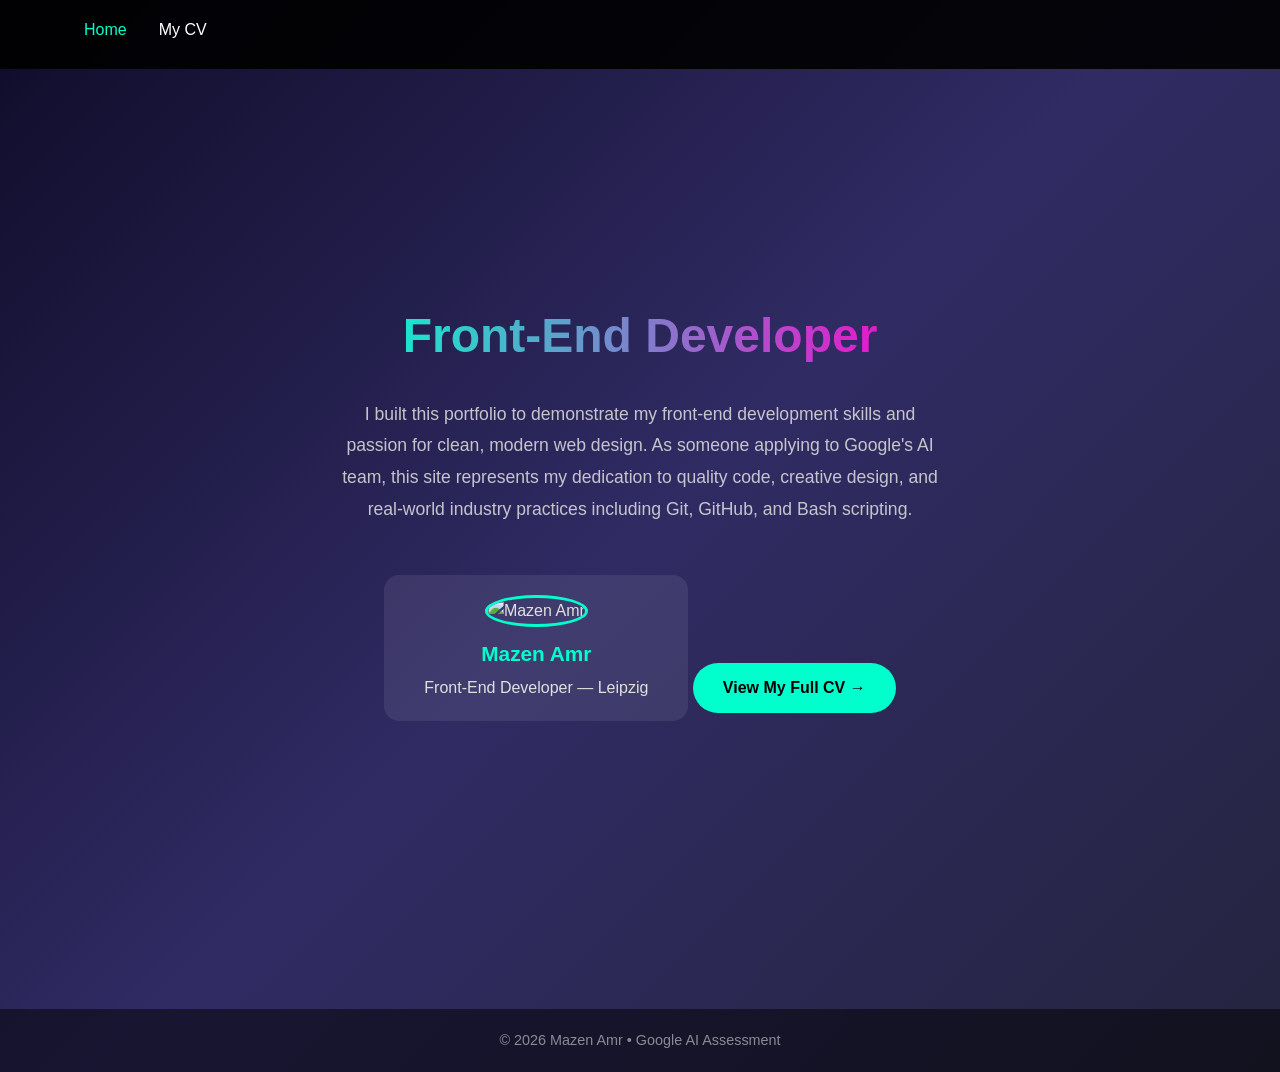
==== index.html @ 5a1c03e3 "Add CV portfolio website files" ====
<!DOCTYPE html>
<html lang="en">
<head>
    <meta charset="UTF-8">
    <meta name="viewport" content="width=device-width, initial-scale=1.0">
    <title>Mazen Amr | Front-End Developer</title>
    <link rel="stylesheet" href="styles.css">
</head>
<body>
    <header>
        <nav>
            <ul>
                <li><a href="index.html" class="active">Home</a></li>
                <li><a href="cv.html">My CV</a></li>
            </ul>
        </nav>
    </header>

    <section class="hero">
        <div class="hero-content">
            <h1>Front-End Developer</h1>

            <p class="motivation">
                I built this portfolio to demonstrate my front-end development skills 
                and passion for clean, modern web design. As someone applying to 
                Google's AI team, this site represents my dedication to quality code, 
                creative design, and real-world industry practices including Git, 
                GitHub, and Bash scripting.
            </p>

            <div class="profile-card">
                <img src="profile.jpg" alt="Mazen Amr" class="profile-thumb">
                <h3>Mazen Amr</h3>
                <p>Front-End Developer — Leipzig</p>
            </div>

            <a href="cv.html" class="btn">View My Full CV →</a>
        </div>
    </section>

    <footer>
        <p>&copy; 2026 Mazen Amr • Google AI Assessment</p>
    </footer>

    <script src="script.js"></script>
</body>
</html>
---- styles.css ----
* {
    margin: 0;
    padding: 0;
    box-sizing: border-box;
}

body {
    font-family: 'Segoe UI', Tahoma, Geneva, Verdana, sans-serif;
    background: linear-gradient(135deg, #0f0c29, #302b63, #24243e);
    color: #e0e0e0;
    line-height: 1.6;
}

header {
    background: rgba(0, 0, 0, 0.9);
    padding: 1rem 5%;
    position: sticky;
    top: 0;
    z-index: 100;
}

nav {
    display: flex;
    justify-content: space-between;
    align-items: center;
    max-width: 1200px;
    margin: 0 auto;
}

nav ul {
    display: flex;
    gap: 2rem;
    list-style: none;
}

nav a {
    color: white;
    text-decoration: none;
    font-size: 1rem;
    transition: 0.3s;
}

nav a:hover, nav a.active {
    color: #00ffcc;
}

/* ── HERO ── */
.hero {
    min-height: 100vh;
    display: flex;
    align-items: center;
    justify-content: center;
    text-align: center;
    padding: 0 20px;
}

.hero-content h1 {
    font-size: 3rem;
    margin-bottom: 1.5rem;
    background: linear-gradient(90deg, #00ffcc, #ff00cc);
    -webkit-background-clip: text;
    -webkit-text-fill-color: transparent;
}

.motivation {
    max-width: 600px;
    margin: 0 auto 30px;
    font-size: 1.1rem;
    opacity: 0.85;
    line-height: 1.8;
}

/* ── PROFILE CARD (homepage) ── */
.profile-card {
    background: rgba(255, 255, 255, 0.08);
    padding: 20px 40px;
    border-radius: 15px;
    display: inline-block;
    margin: 20px auto;
}

.profile-thumb {
    width: 100px;
    height: 100px;
    border-radius: 50%;
    border: 3px solid #00ffcc;
    margin-bottom: 10px;
}

.profile-card h3 {
    font-size: 1.3rem;
    color: #00ffcc;
    margin-bottom: 5px;
}

/* ── BUTTON ── */
.btn {
    display: inline-block;
    padding: 12px 30px;
    background: #00ffcc;
    color: black;
    border-radius: 50px;
    text-decoration: none;
    font-weight: bold;
    margin-top: 20px;
    transition: 0.3s;
}

.btn:hover {
    background: #ff00cc;
    color: white;
}

/* ── CV PAGE ── */
.cv-container {
    max-width: 1000px;
    margin: 40px auto;
    padding: 20px;
}

.cv-header {
    display: flex;
    gap: 30px;
    align-items: center;
    flex-wrap: wrap;
    margin-bottom: 40px;
    background: rgba(255, 255, 255, 0.06);
    padding: 30px;
    border-radius: 15px;
}

.cv-photo {
    width: 180px;
    height: 180px;
    border-radius: 50%;
    border: 5px solid #00ffcc;
    object-fit: cover;
}

.cv-header h2 {
    font-size: 2rem;
    color: #00ffcc;
    margin-bottom: 5px;
}

.cv-header h3 {
    font-size: 1.1rem;
    opacity: 0.75;
    margin-bottom: 10px;
}

/* ── CONTROLS ── */
.controls {
    display: flex;
    flex-wrap: wrap;
    gap: 10px;
    margin-bottom: 20px;
}

.controls button {
    padding: 10px 20px;
    background: #00ffcc;
    color: black;
    border: none;
    border-radius: 8px;
    cursor: pointer;
    font-weight: bold;
    font-size: 0.95rem;
    transition: 0.3s;
}

.controls button:hover {
    background: #ff00cc;
    color: white;
}

/* ── CV SECTIONS ── */
.cv-section {
    background: rgba(255, 255, 255, 0.08);
    padding: 25px;
    border-radius: 15px;
    margin: 20px 0;
    transition: 0.3s;
}

.cv-section h2 {
    font-size: 1.5rem;
    color: #00ffcc;
    margin-bottom: 15px;
    border-bottom: 1px solid rgba(255, 255, 255, 0.1);
    padding-bottom: 8px;
}

/* ── TABLE ── */
table {
    width: 100%;
    border-collapse: collapse;
}

th, td {
    padding: 12px;
    text-align: left;
    border-bottom: 1px solid rgba(255, 255, 255, 0.1);
}

th {
    color: #00ffcc;
    font-weight: bold;
}

/* ── LISTS ── */
ul {
    padding-left: 20px;
}

ul li {
    margin-bottom: 10px;
    line-height: 1.7;
}

.skills-list {
    list-style: none;
    padding: 0;
    display: flex;
    flex-wrap: wrap;
    gap: 10px;
}

.skills-list li {
    background: rgba(0, 255, 204, 0.15);
    border: 1px solid #00ffcc;
    padding: 8px 16px;
    border-radius: 20px;
    font-size: 0.9rem;
    color: #00ffcc;
    margin: 0;
}

/* ── FOOTER ── */
footer {
    text-align: center;
    padding: 20px;
    background: rgba(0, 0, 0, 0.5);
    color: rgba(255, 255, 255, 0.5);
    font-size: 0.9rem;
    margin-top: 40px;
}

/* ── LIGHT MODE ── */
.light-mode {
    background: #f0f0f0;
    color: #222;
}

.light-mode header {
    background: #fff;
}

.light-mode nav a {
    color: #222;
}

.light-mode .cv-section {
    background: white;
    box-shadow: 0 5px 15px rgba(0, 0, 0, 0.1);
}

.light-mode .cv-header {
    background: white;
    box-shadow: 0 5px 15px rgba(0, 0, 0, 0.1);
}

.light-mode .profile-card {
    background: white;
    box-shadow: 0 5px 15px rgba(0, 0, 0, 0.1);
}

.light-mode footer {
    background: #ddd;
    color: #555;
}

.light-mode .skills-list li {
    background: rgba(0, 255, 204, 0.1);
}

/* ── RESPONSIVE ── */
@media (max-width: 600px) {
    .hero-content h1 {
        font-size: 2rem;
    }

    .cv-header {
        flex-direction: column;
        text-align: center;
    }

    .controls {
        justify-content: center;
    }
}
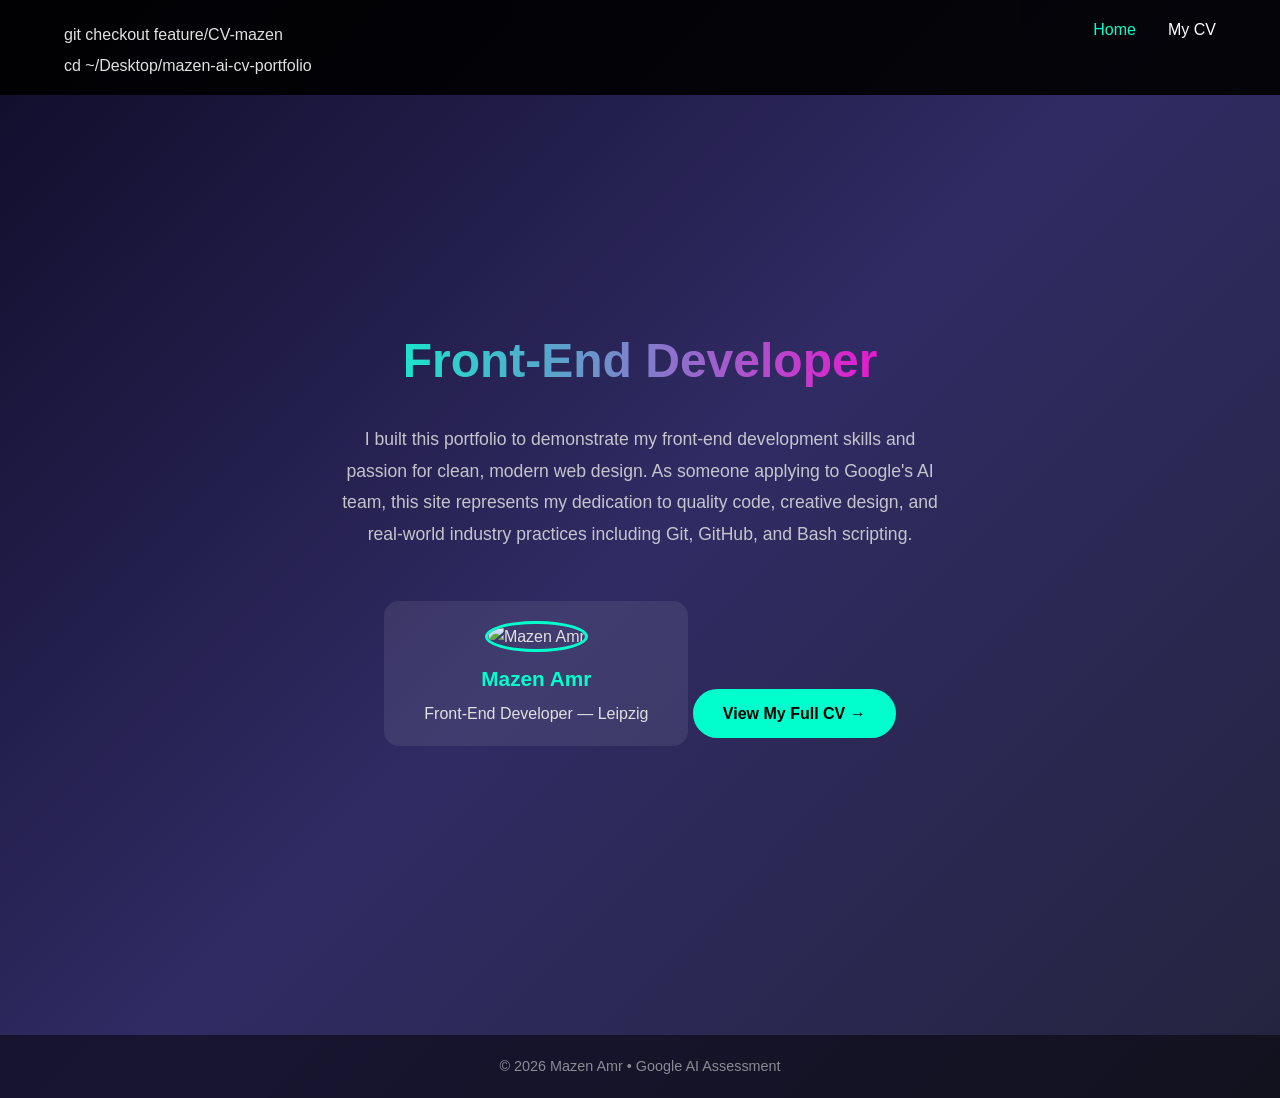
==== commit 81da7629: "feat: complete cv page with interactivity on feature branch" ====
--- a/index.html
+++ b/index.html
@@ -9,11 +9,11 @@
 <body>
     <header>
         <nav>
-            <ul>
+git checkout feature/CV-mazen            <ul>
                 <li><a href="index.html" class="active">Home</a></li>
                 <li><a href="cv.html">My CV</a></li>
             </ul>
-        </nav>
+        </nav>cd ~/Desktop/mazen-ai-cv-portfolio
     </header>
 
     <section class="hero">
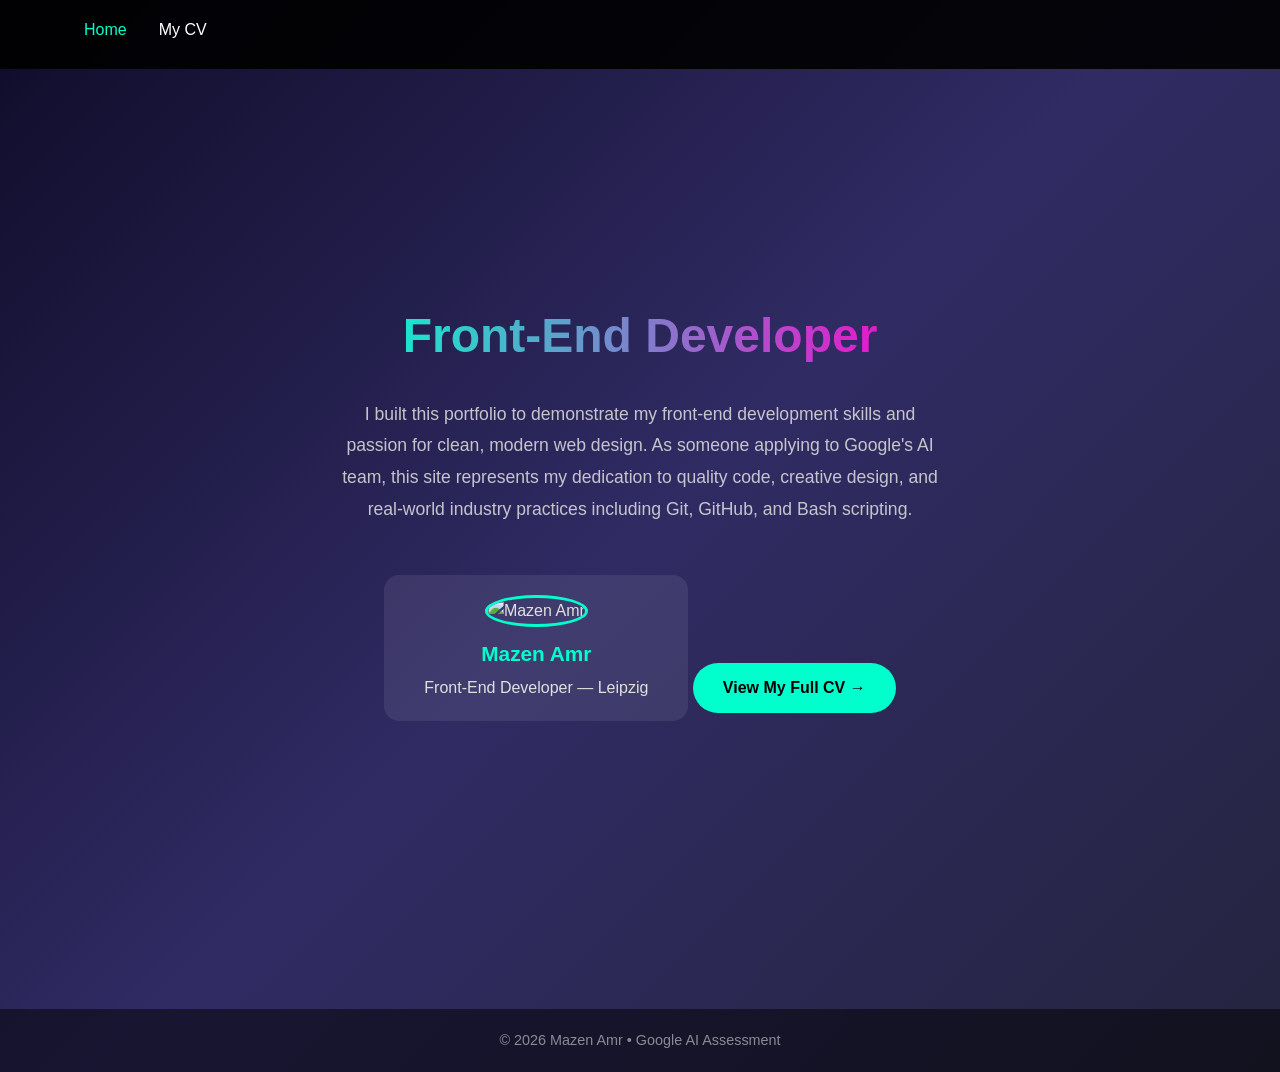
==== commit 33d1f6bd: "fix: remove leftover git commands from index.html" ====
--- a/index.html
+++ b/index.html
@@ -9,11 +9,11 @@
 <body>
     <header>
         <nav>
-git checkout feature/CV-mazen            <ul>
+            <ul>
                 <li><a href="index.html" class="active">Home</a></li>
                 <li><a href="cv.html">My CV</a></li>
             </ul>
-        </nav>cd ~/Desktop/mazen-ai-cv-portfolio
+        </nav>
     </header>
 
     <section class="hero">
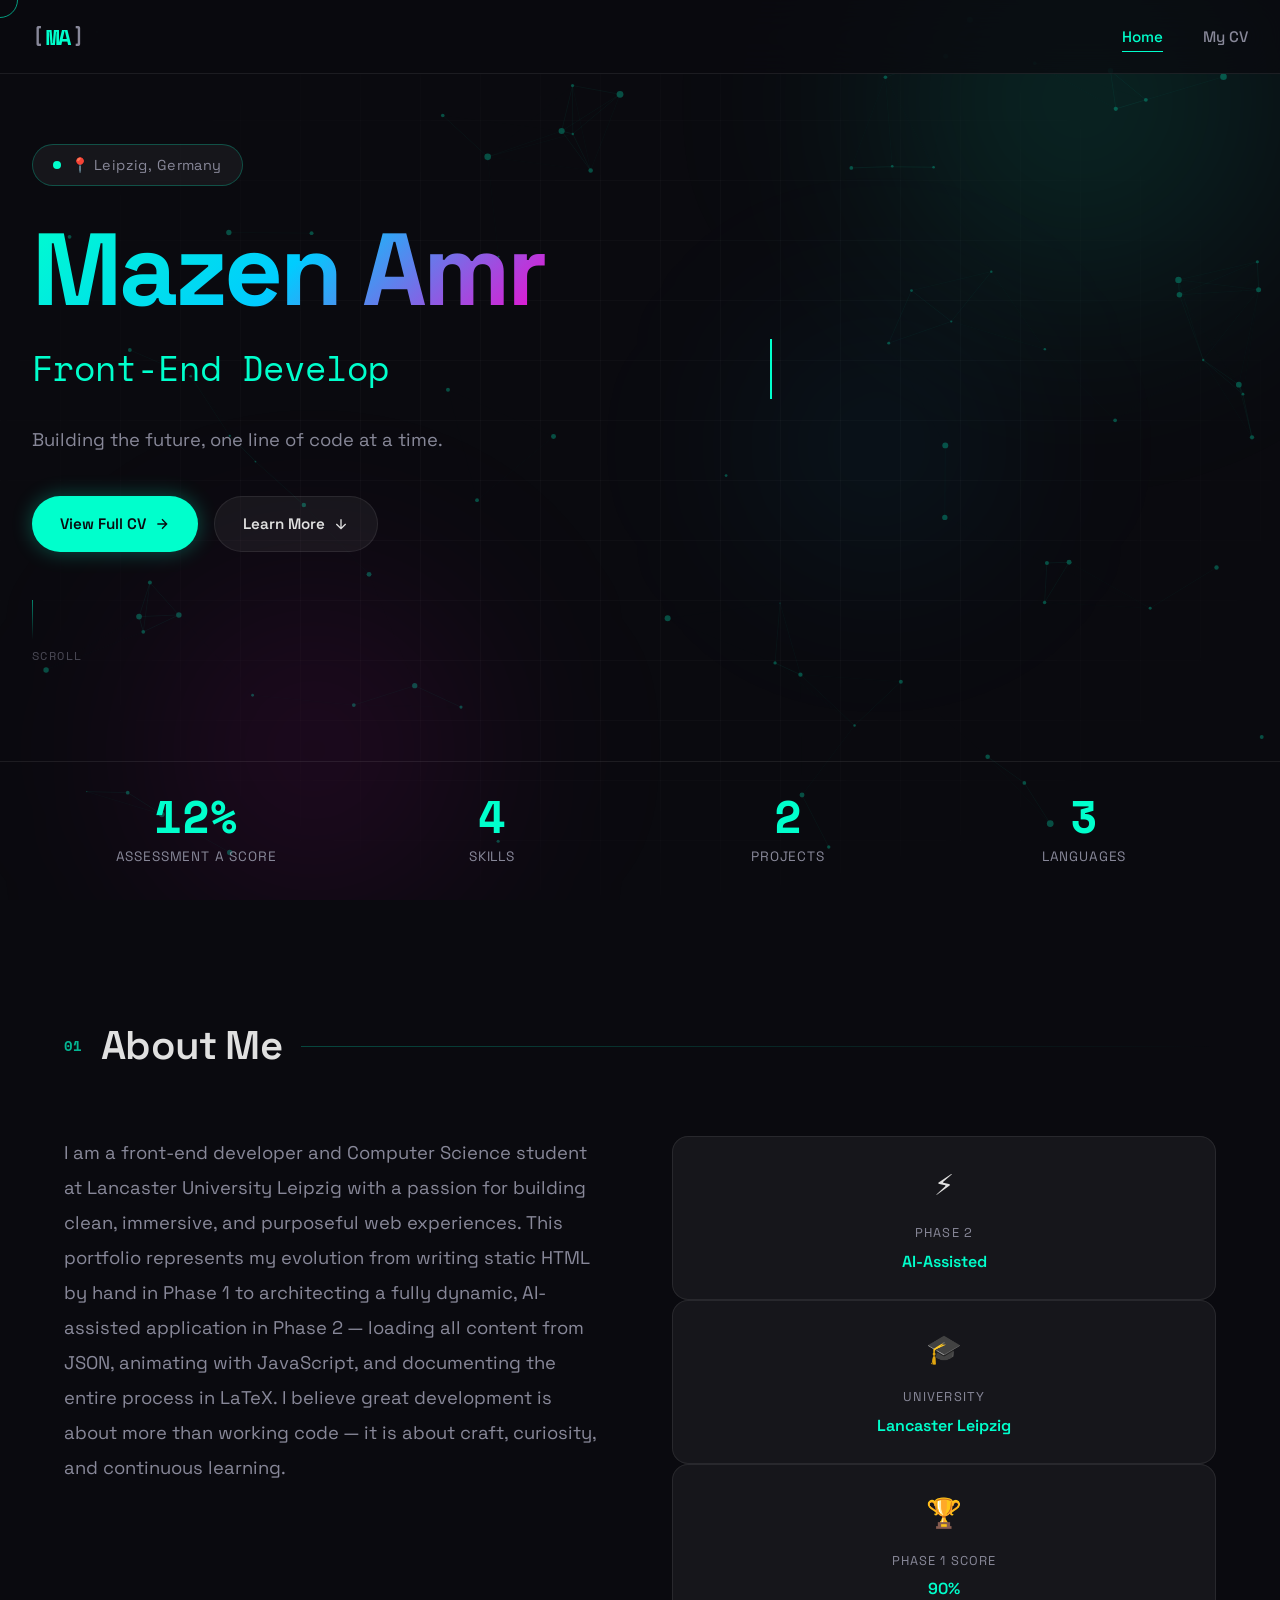
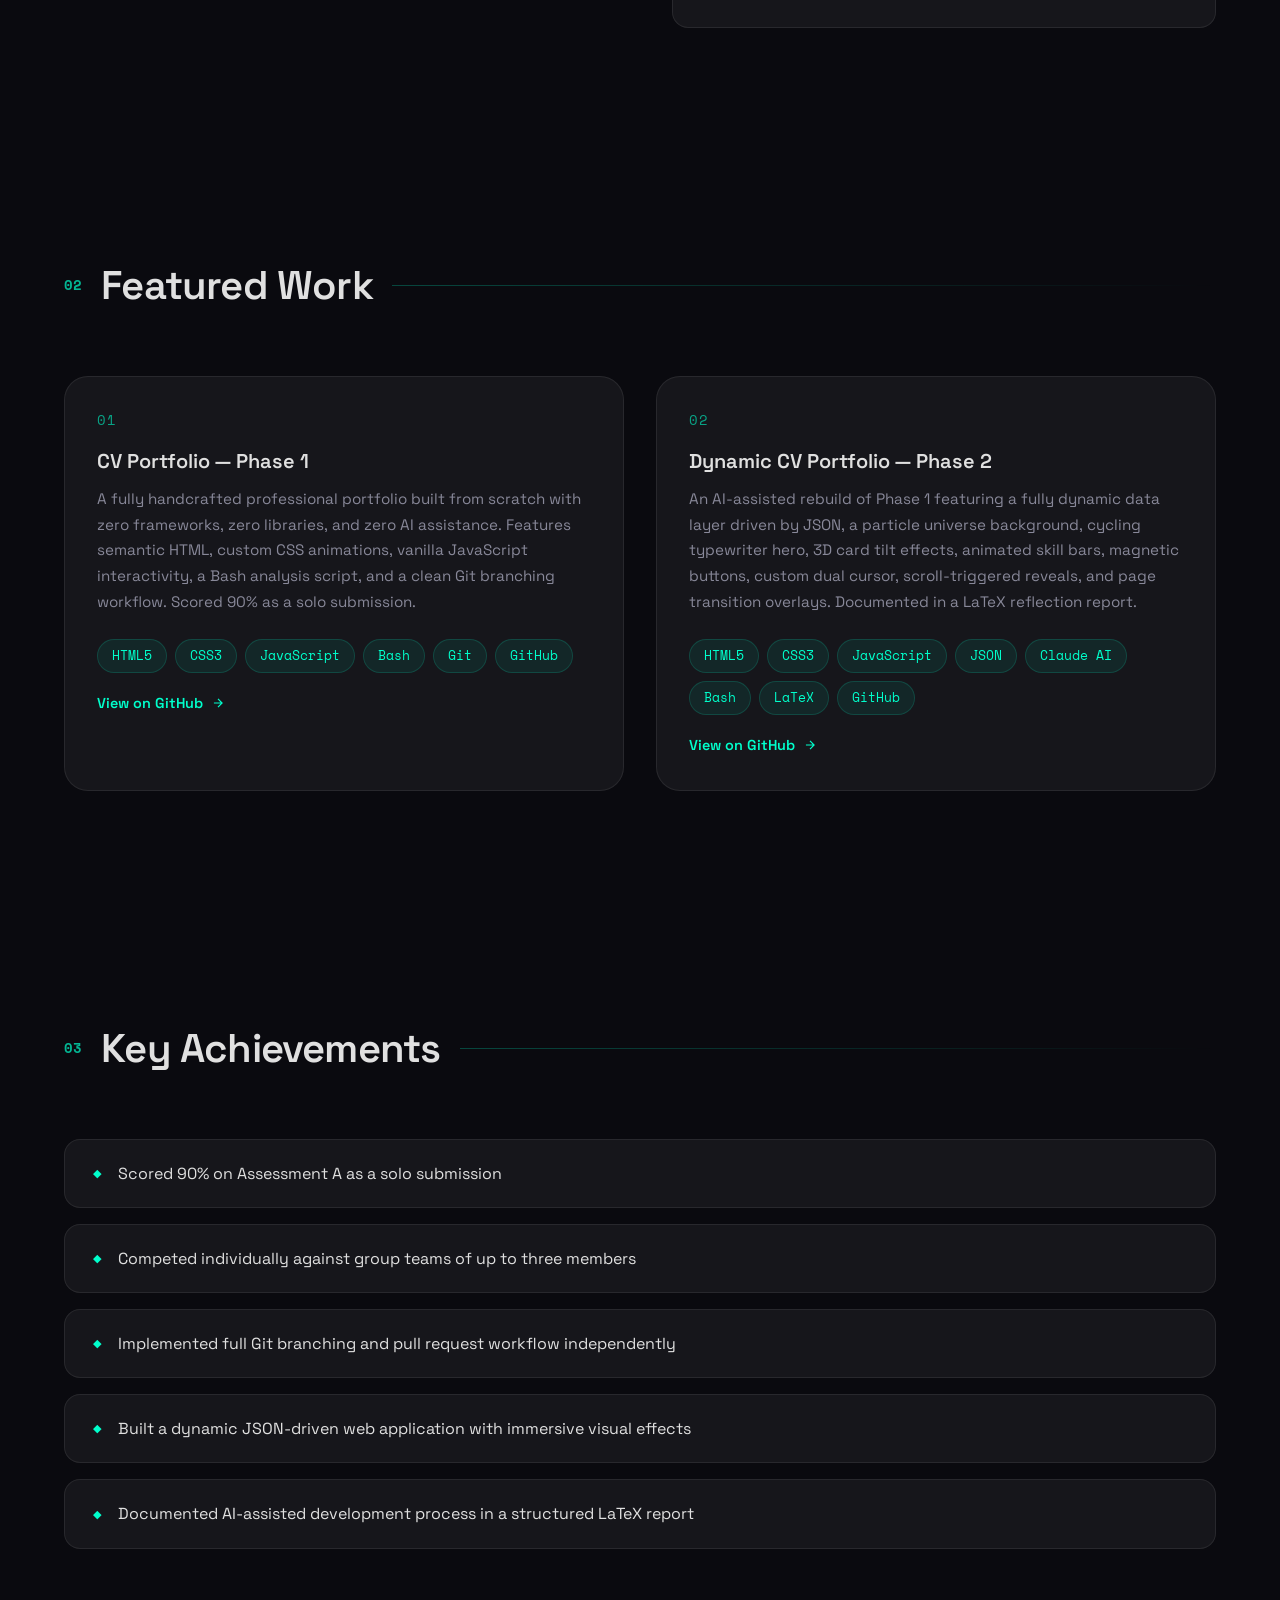
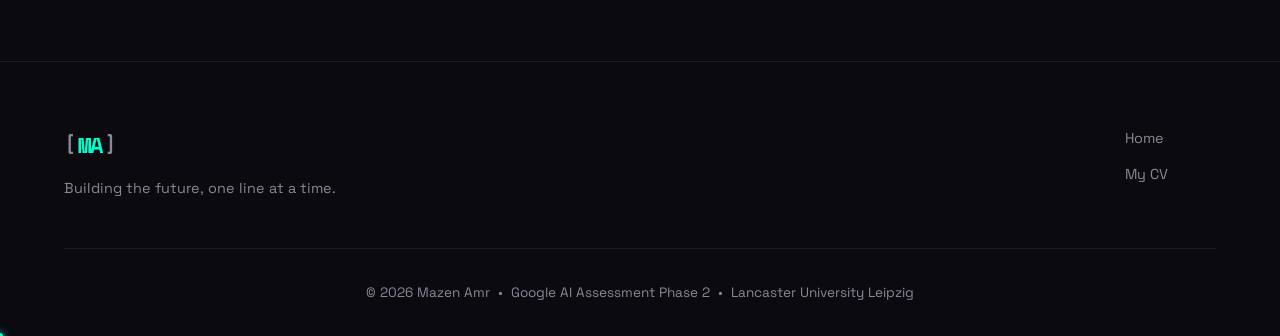
==== commit 1e91a892: "Initial commit - Assessment B" ====
--- a/index.html
+++ b/index.html
@@ -3,45 +3,214 @@
 <head>
     <meta charset="UTF-8">
     <meta name="viewport" content="width=device-width, initial-scale=1.0">
-    <title>Mazen Amr | Front-End Developer</title>
+    <meta name="description" content="Mazen Amr — Front-End Developer & AI Enthusiast. Google AI Assessment Phase 2 Portfolio.">
+    <meta name="author" content="Mazen Amr">
+    <meta property="og:title" content="Mazen Amr • Front-End Developer">
+    <meta property="og:description" content="Dynamic AI-assisted CV portfolio — Lancaster University Leipzig">
+    <title>Mazen Amr • Front-End Developer</title>
+
+    <!-- new: Premium variable fonts for modern typographic feel -->
+    <link rel="preconnect" href="https://fonts.googleapis.com">
+    <link rel="preconnect" href="https://fonts.gstatic.com" crossorigin>
+    <link href="https://fonts.googleapis.com/css2?family=Space+Grotesk:wght@300;400;500;600;700&family=Space+Mono:ital,wght@0,400;0,700;1,400&display=swap" rel="stylesheet">
+
     <link rel="stylesheet" href="styles.css">
 </head>
-<body>
-    <header>
+<body class="loading">
+
+    <!-- new: Page loader overlay shown while JS fetches and renders data -->
+    <div class="page-loader" id="page-loader">
+        <div class="loader-inner">
+            <div class="loader-ring"></div>
+            <p class="loader-text">Loading Portfolio...</p>
+        </div>
+    </div>
+
+    <!-- new: Fixed navigation with glassmorphism effect and mobile hamburger -->
+    <header id="main-header">
         <nav>
-            <ul>
-                <li><a href="index.html" class="active">Home</a></li>
-                <li><a href="cv.html">My CV</a></li>
-            </ul>
+            <div class="nav-container">
+                <!-- Logo -->
+                <a href="index.html" class="logo" aria-label="Home">
+                    <span class="logo-bracket">[</span>
+                    <span class="logo-text">MA</span>
+                    <span class="logo-bracket">]</span>
+                </a>
+
+                <!-- Desktop Navigation -->
+                <ul class="nav-links" role="navigation" aria-label="Main navigation">
+                    <li><a href="index.html" class="nav-link active" data-text="Home">Home</a></li>
+                    <li><a href="cv.html" class="nav-link" data-text="My CV">My CV</a></li>
+                </ul>
+
+                <!-- new: Hamburger button for mobile navigation -->
+                <button class="nav-toggle" id="nav-toggle" aria-label="Toggle navigation" aria-expanded="false">
+                    <span class="hamburger-line"></span>
+                    <span class="hamburger-line"></span>
+                    <span class="hamburger-line"></span>
+                </button>
+            </div>
         </nav>
     </header>
 
-    <section class="hero">
+    <!-- new: Full-screen cinematic hero with layered content -->
+    <section class="hero" id="hero" aria-label="Hero section">
+
+        <!-- new: Decorative grid overlay for depth -->
+        <div class="hero-grid" aria-hidden="true"></div>
+
+        <!-- new: Animated gradient orbs for atmospheric background -->
+        <div class="orb orb-1" aria-hidden="true"></div>
+        <div class="orb orb-2" aria-hidden="true"></div>
+        <div class="orb orb-3" aria-hidden="true"></div>
+
         <div class="hero-content">
-            <h1>Front-End Developer</h1>
-
-            <p class="motivation">
-                I built this portfolio to demonstrate my front-end development skills 
-                and passion for clean, modern web design. As someone applying to 
-                Google's AI team, this site represents my dedication to quality code, 
-                creative design, and real-world industry practices including Git, 
-                GitHub, and Bash scripting.
-            </p>
-
-            <div class="profile-card">
-                <img src="profile.jpg" alt="Mazen Amr" class="profile-thumb">
-                <h3>Mazen Amr</h3>
-                <p>Front-End Developer — Leipzig</p>
-            </div>
-
-            <a href="cv.html" class="btn">View My Full CV →</a>
-        </div>
-    </section>
-
-    <footer>
-        <p>&copy; 2026 Mazen Amr • Google AI Assessment</p>
+            <div class="hero-text">
+
+                <!-- Location badge — filled by JS -->
+                <div class="hero-badge">
+                    <span class="badge-dot"></span>
+                    <span id="hero-location" class="hero-eyebrow">Available for Work</span>
+                </div>
+
+                <!-- new: Name rendered with gradient text class by JS -->
+                <h1 id="hero-name" class="hero-name" aria-label="Mazen Amr"></h1>
+
+                <!-- new: Cycling typewriter effect inserted by JS -->
+                <h2 id="hero-title" class="hero-title" aria-live="polite"></h2>
+
+                <!-- new: Tagline fades in after typewriter via JS opacity transition -->
+                <p id="hero-tagline" class="hero-tagline"></p>
+
+                <!-- CTA Buttons -->
+                <div class="hero-cta" role="group" aria-label="Call to action">
+                    <a href="cv.html" class="btn btn-primary">
+                        <span>View Full CV</span>
+                        <svg class="btn-icon" width="16" height="16" viewBox="0 0 24 24" fill="none" stroke="currentColor" stroke-width="2" aria-hidden="true"><path d="M5 12h14M12 5l7 7-7 7"/></svg>
+                    </a>
+                    <a href="#about" class="btn btn-secondary">
+                        <span>Learn More</span>
+                        <svg class="btn-icon" width="16" height="16" viewBox="0 0 24 24" fill="none" stroke="currentColor" stroke-width="2" aria-hidden="true"><path d="M12 5v14M5 12l7 7 7-7"/></svg>
+                    </a>
+                </div>
+
+                <!-- new: Scroll indicator animated arrow -->
+                <div class="scroll-indicator" aria-hidden="true">
+                    <span class="scroll-line"></span>
+                    <span class="scroll-label">Scroll</span>
+                </div>
+
+            </div>
+        </div>
+
+        <!-- new: Animated stats bar at bottom of hero filled by JS counters -->
+        <div class="stats-section" aria-label="Key statistics">
+            <div class="container">
+                <div id="stats-bar" class="stats-grid" role="list"></div>
+            </div>
+        </div>
+
+    </section>
+
+    <!-- ============================================================ -->
+    <!-- ABOUT SECTION -->
+    <!-- ============================================================ -->
+    <section id="about" class="section about-section" aria-labelledby="about-heading">
+        <div class="container">
+            <div class="section-header reveal">
+                <span class="section-number" aria-hidden="true">01</span>
+                <h2 class="section-title" id="about-heading">About Me</h2>
+                <div class="section-line" aria-hidden="true"></div>
+            </div>
+            <div class="about-grid">
+                <div class="about-text-col">
+                    <!-- new: About text injected dynamically from data.json -->
+                    <p id="about-text" class="about-text large-text reveal"></p>
+                </div>
+                <div class="about-visual-col reveal">
+                    <div class="about-card">
+                        <div class="about-card-inner">
+                            <div class="about-icon">⚡</div>
+                            <p class="about-card-label">Phase 2</p>
+                            <p class="about-card-value">AI-Assisted</p>
+                        </div>
+                    </div>
+                    <div class="about-card">
+                        <div class="about-card-inner">
+                            <div class="about-icon">🎓</div>
+                            <p class="about-card-label">University</p>
+                            <p class="about-card-value">Lancaster Leipzig</p>
+                        </div>
+                    </div>
+                    <div class="about-card">
+                        <div class="about-card-inner">
+                            <div class="about-icon">🏆</div>
+                            <p class="about-card-label">Phase 1 Score</p>
+                            <p class="about-card-value">90%</p>
+                        </div>
+                    </div>
+                </div>
+            </div>
+        </div>
+    </section>
+
+    <!-- ============================================================ -->
+    <!-- FEATURED PROJECTS -->
+    <!-- ============================================================ -->
+    <section class="section projects-section" aria-labelledby="projects-heading">
+        <div class="container">
+            <div class="section-header reveal">
+                <span class="section-number" aria-hidden="true">02</span>
+                <h2 class="section-title" id="projects-heading">Featured Work</h2>
+                <div class="section-line" aria-hidden="true"></div>
+            </div>
+            <!-- new: Projects injected dynamically from data.json highlighted projects -->
+            <div id="featured-projects" class="projects-grid" role="list"></div>
+        </div>
+    </section>
+
+    <!-- ============================================================ -->
+    <!-- ACHIEVEMENTS -->
+    <!-- ============================================================ -->
+    <section class="section achievements-section" aria-labelledby="achievements-heading">
+        <div class="container">
+            <div class="section-header reveal">
+                <span class="section-number" aria-hidden="true">03</span>
+                <h2 class="section-title" id="achievements-heading">Key Achievements</h2>
+                <div class="section-line" aria-hidden="true"></div>
+            </div>
+            <!-- new: Achievements list injected dynamically from data.json -->
+            <ul id="achievements-list" class="achievements-list" role="list"></ul>
+        </div>
+    </section>
+
+    <!-- ============================================================ -->
+    <!-- FOOTER -->
+    <!-- ============================================================ -->
+    <footer class="site-footer" role="contentinfo">
+        <div class="container">
+            <div class="footer-grid">
+                <div class="footer-brand">
+                    <a href="index.html" class="logo">
+                        <span class="logo-bracket">[</span>
+                        <span class="logo-text">MA</span>
+                        <span class="logo-bracket">]</span>
+                    </a>
+                    <p class="footer-tagline">Building the future, one line at a time.</p>
+                </div>
+                <div class="footer-nav">
+                    <a href="index.html" class="footer-link">Home</a>
+                    <a href="cv.html" class="footer-link">My CV</a>
+                </div>
+            </div>
+            <div class="footer-bottom">
+                <p>&copy; 2026 <span id="footer-name"></span> &nbsp;•&nbsp; Google AI Assessment Phase 2 &nbsp;•&nbsp; Lancaster University Leipzig</p>
+            </div>
+        </div>
     </footer>
 
-    <script src="script.js"></script>
+    <!-- new: Single external JS file - no inline scripts per assessment rules -->
+    <script src="app.js"></script>
+
 </body>
 </html>
--- a/styles.css
+++ b/styles.css
@@ -1,301 +1,1459 @@
-* {
+/* ============================================================
+   ROOT & RESET
+   Base variables and universal box-model reset
+============================================================ */
+*,
+*::before,
+*::after {
     margin: 0;
     padding: 0;
     box-sizing: border-box;
 }
 
+:root {
+    --bg:               #0a0a0f;
+    --bg-secondary:     #111118;
+    --bg-card:          #13131a;
+    --accent:           #00ffcc;
+    --accent-pink:      #ff00cc;
+    --accent-blue:      #00ccff;
+    --text:             #e0e0e0;
+    --text-muted:       #888899;
+    --glass:            rgba(255, 255, 255, 0.05);
+    --glass-hover:      rgba(255, 255, 255, 0.09);
+    --border:           rgba(255, 255, 255, 0.08);
+    --border-accent:    rgba(0, 255, 204, 0.25);
+    --shadow:           0 20px 60px rgba(0, 0, 0, 0.4);
+    --radius:           16px;
+    --radius-lg:        24px;
+    --transition:       0.3s cubic-bezier(0.23, 1, 0.32, 1);
+}
+
+html {
+    scroll-behavior: smooth;
+    scroll-padding-top: 80px;
+}
+
 body {
-    font-family: 'Segoe UI', Tahoma, Geneva, Verdana, sans-serif;
-    background: linear-gradient(135deg, #0f0c29, #302b63, #24243e);
-    color: #e0e0e0;
-    line-height: 1.6;
-}
-
+    font-family: 'Space Grotesk', system-ui, sans-serif;
+    background: var(--bg);
+    color: var(--text);
+    line-height: 1.7;
+    overflow-x: hidden;
+    cursor: none;
+}
+
+body.loading {
+    overflow: hidden;
+}
+
+a {
+    color: inherit;
+    text-decoration: none;
+}
+
+img {
+    max-width: 100%;
+    display: block;
+}
+
+ul {
+    list-style: none;
+}
+
+/* ============================================================
+   SCROLL PROGRESS BAR
+   Thin accent line injected at top by app.js
+============================================================ */
+.scroll-progress-bar {
+    position: fixed;
+    top: 0;
+    left: 0;
+    height: 3px;
+    width: 0%;
+    background: linear-gradient(to right, var(--accent), var(--accent-pink));
+    z-index: 10000;
+    transition: width 0.1s linear;
+    box-shadow: 0 0 10px var(--accent);
+}
+
+/* ============================================================
+   PARTICLE CANVAS
+   Full-screen background canvas injected by app.js
+============================================================ */
+#particle-canvas {
+    position: fixed;
+    top: 0;
+    left: 0;
+    width: 100%;
+    height: 100%;
+    pointer-events: none;
+    z-index: 0;
+    opacity: 0.35;
+}
+
+/* ============================================================
+   PAGE LOADER
+   Full-screen overlay shown while data.json is fetched
+============================================================ */
+.page-loader {
+    position: fixed;
+    inset: 0;
+    background: var(--bg);
+    z-index: 9999;
+    display: flex;
+    align-items: center;
+    justify-content: center;
+    transition: opacity 0.5s ease;
+}
+
+.loader-inner {
+    text-align: center;
+    display: flex;
+    flex-direction: column;
+    align-items: center;
+    gap: 1rem;
+}
+
+.loader-ring {
+    width: 60px;
+    height: 60px;
+    border: 2px solid var(--border);
+    border-top-color: var(--accent);
+    border-radius: 50%;
+    animation: spin 1s linear infinite;
+}
+
+.loader-ring--delay {
+    width: 44px;
+    height: 44px;
+    border-top-color: var(--accent-pink);
+    animation-duration: 0.7s;
+    animation-direction: reverse;
+    position: absolute;
+}
+
+@keyframes spin {
+    to { transform: rotate(360deg); }
+}
+
+.loader-text {
+    color: var(--text-muted);
+    font-size: 0.9rem;
+    letter-spacing: 0.05em;
+    font-family: 'Space Mono', monospace;
+}
+
+.loader-dots {
+    animation: blink 1.2s infinite;
+}
+
+@keyframes blink {
+    0%, 100% { opacity: 1; }
+    50%       { opacity: 0; }
+}
+
+/* ============================================================
+   PAGE TRANSITION OVERLAY
+   Injected by app.js for smooth page-to-page fade
+============================================================ */
+.page-overlay {
+    position: fixed;
+    inset: 0;
+    background: var(--bg);
+    z-index: 9998;
+    opacity: 1;
+    transition: opacity 0.5s ease;
+    pointer-events: none;
+}
+
+/* ============================================================
+   CUSTOM CURSOR
+   Dual cursor: sharp dot + lagging ring injected by app.js
+============================================================ */
+.cursor-dot,
+.cursor-ring {
+    position: fixed;
+    pointer-events: none;
+    z-index: 99999;
+    transform: translate(-50%, -50%);
+    border-radius: 50%;
+}
+
+.cursor-dot {
+    width: 6px;
+    height: 6px;
+    background: var(--accent);
+    box-shadow: 0 0 8px var(--accent);
+    transition: width 0.2s ease, height 0.2s ease;
+}
+
+.cursor-ring {
+    width: 36px;
+    height: 36px;
+    border: 1.5px solid rgba(0, 255, 204, 0.6);
+    transition: width 0.25s ease,
+                height 0.25s ease,
+                border-color 0.25s ease;
+}
+
+.cursor-ring.expanded {
+    width: 64px;
+    height: 64px;
+    border-color: var(--accent-pink);
+}
+
+/* ============================================================
+   NAVIGATION
+   Fixed glassmorphism header, shrinks on scroll
+============================================================ */
 header {
-    background: rgba(0, 0, 0, 0.9);
-    padding: 1rem 5%;
-    position: sticky;
+    position: fixed;
     top: 0;
-    z-index: 100;
-}
-
-nav {
-    display: flex;
+    left: 0;
+    width: 100%;
+    z-index: 1000;
+    background: rgba(10, 10, 15, 0.75);
+    backdrop-filter: blur(24px);
+    -webkit-backdrop-filter: blur(24px);
+    border-bottom: 1px solid var(--border);
+    transition: all 0.4s ease;
+}
+
+header.scrolled {
+    background: rgba(10, 10, 15, 0.96);
+    border-bottom-color: var(--border-accent);
+    box-shadow: 0 4px 40px rgba(0, 0, 0, 0.4);
+    padding: 0;
+}
+
+.nav-container {
+    max-width: 1400px;
+    margin: 0 auto;
+    padding: 1.1rem 2rem;
+    display: flex;
+    align-items: center;
     justify-content: space-between;
-    align-items: center;
-    max-width: 1200px;
-    margin: 0 auto;
-}
-
-nav ul {
-    display: flex;
-    gap: 2rem;
+}
+
+/* Logo */
+.logo {
+    font-family: 'Space Mono', monospace;
+    font-size: 1.4rem;
+    font-weight: 700;
+    color: var(--accent);
+    text-decoration: none;
+    display: flex;
+    align-items: center;
+    gap: 2px;
+    letter-spacing: -0.02em;
+    transition: opacity var(--transition);
+}
+
+.logo:hover {
+    opacity: 0.8;
+}
+
+.logo-bracket {
+    color: var(--text-muted);
+    font-size: 1.2rem;
+}
+
+.logo-text {
+    color: var(--accent);
+}
+
+/* Nav links */
+.nav-links {
+    display: flex;
+    align-items: center;
+    gap: 2.5rem;
     list-style: none;
 }
 
-nav a {
-    color: white;
+.nav-link {
+    color: var(--text-muted);
     text-decoration: none;
-    font-size: 1rem;
-    transition: 0.3s;
-}
-
-nav a:hover, nav a.active {
-    color: #00ffcc;
-}
-
-/* ── HERO ── */
+    font-size: 0.95rem;
+    font-weight: 500;
+    position: relative;
+    transition: color var(--transition);
+    padding: 4px 0;
+}
+
+.nav-link::after {
+    content: '';
+    position: absolute;
+    bottom: -2px;
+    left: 0;
+    width: 0;
+    height: 1.5px;
+    background: var(--accent);
+    transition: width var(--transition);
+}
+
+.nav-link:hover,
+.nav-link.active {
+    color: var(--accent);
+}
+
+.nav-link:hover::after,
+.nav-link.active::after {
+    width: 100%;
+}
+
+/* Hamburger */
+.nav-toggle {
+    display: none;
+    flex-direction: column;
+    justify-content: center;
+    gap: 5px;
+    background: none;
+    border: none;
+    cursor: none;
+    padding: 8px;
+    z-index: 1001;
+}
+
+.hamburger-line {
+    width: 22px;
+    height: 2px;
+    background: var(--text);
+    border-radius: 2px;
+    transition: all 0.3s ease;
+    display: block;
+}
+
+.nav-toggle.open .hamburger-line:nth-child(1) {
+    transform: translateY(7px) rotate(45deg);
+}
+
+.nav-toggle.open .hamburger-line:nth-child(2) {
+    opacity: 0;
+    transform: scaleX(0);
+}
+
+.nav-toggle.open .hamburger-line:nth-child(3) {
+    transform: translateY(-7px) rotate(-45deg);
+}
+
+/* ============================================================
+   HERO SECTION
+   Full-screen cinematic opener with layered depth
+============================================================ */
 .hero {
     min-height: 100vh;
     display: flex;
-    align-items: center;
+    flex-direction: column;
     justify-content: center;
-    text-align: center;
-    padding: 0 20px;
-}
-
-.hero-content h1 {
-    font-size: 3rem;
-    margin-bottom: 1.5rem;
-    background: linear-gradient(90deg, #00ffcc, #ff00cc);
+    position: relative;
+    padding-top: 80px;
+    overflow: hidden;
+}
+
+/* Decorative grid overlay */
+.hero-grid {
+    position: absolute;
+    inset: 0;
+    background-image:
+        linear-gradient(rgba(255, 255, 255, 0.025) 1px, transparent 1px),
+        linear-gradient(90deg, rgba(255, 255, 255, 0.025) 1px, transparent 1px);
+    background-size: 60px 60px;
+    z-index: 1;
+    mask-image: radial-gradient(ellipse at center, black 40%, transparent 80%);
+}
+
+/* Ambient gradient orbs */
+.orb {
+    position: absolute;
+    border-radius: 50%;
+    filter: blur(90px);
+    z-index: 1;
+    pointer-events: none;
+    animation: orbFloat 8s ease-in-out infinite;
+}
+
+.orb-1 {
+    width: 600px;
+    height: 600px;
+    background: radial-gradient(circle, rgba(0, 255, 204, 0.15), transparent 70%);
+    top: -200px;
+    right: -100px;
+    animation-delay: 0s;
+}
+
+.orb-2 {
+    width: 500px;
+    height: 500px;
+    background: radial-gradient(circle, rgba(255, 0, 204, 0.12), transparent 70%);
+    bottom: -100px;
+    left: 5%;
+    animation-delay: -3s;
+}
+
+.orb-3 {
+    width: 350px;
+    height: 350px;
+    background: radial-gradient(circle, rgba(0, 204, 255, 0.1), transparent 70%);
+    top: 30%;
+    left: 55%;
+    animation-delay: -6s;
+}
+
+@keyframes orbFloat {
+    0%, 100% { transform: translateY(0px) scale(1); }
+    50%       { transform: translateY(-30px) scale(1.05); }
+}
+
+/* Hero content */
+.hero-content {
+    position: relative;
+    z-index: 2;
+    width: 100%;
+    max-width: 1400px;
+    margin: 0 auto;
+    padding: 4rem 2rem 2rem;
+}
+
+.hero-text {
+    max-width: 740px;
+}
+
+/* Location badge */
+.hero-badge {
+    display: inline-flex;
+    align-items: center;
+    gap: 10px;
+    background: var(--glass);
+    border: 1px solid var(--border-accent);
+    padding: 8px 20px;
+    border-radius: 50px;
+    margin-bottom: 2rem;
+    font-size: 0.9rem;
+    color: var(--text-muted);
+}
+
+.badge-dot {
+    width: 8px;
+    height: 8px;
+    background: var(--accent);
+    border-radius: 50%;
+    animation: pulse 2s ease-in-out infinite;
+    flex-shrink: 0;
+}
+
+.badge-ring {
+    position: absolute;
+    width: 16px;
+    height: 16px;
+    border: 1.5px solid var(--accent);
+    border-radius: 50%;
+    animation: sonar 2s ease-out infinite;
+    opacity: 0;
+}
+
+@keyframes pulse {
+    0%, 100% { opacity: 1;   transform: scale(1); }
+    50%       { opacity: 0.4; transform: scale(0.85); }
+}
+
+@keyframes sonar {
+    0%   { transform: scale(0.8); opacity: 0.8; }
+    100% { transform: scale(2.5); opacity: 0; }
+}
+
+/* Hero typography */
+.hero-eyebrow {
+    font-size: 0.9rem;
+    color: var(--text-muted);
+    letter-spacing: 0.03em;
+}
+
+.hero-name {
+    font-size: clamp(3rem, 8vw, 6.5rem);
+    font-weight: 700;
+    line-height: 1.02;
+    margin-bottom: 1rem;
+    letter-spacing: -0.03em;
+}
+
+.gradient-text {
+    background: linear-gradient(135deg, var(--accent) 0%, var(--accent-blue) 50%, var(--accent-pink) 100%);
     -webkit-background-clip: text;
     -webkit-text-fill-color: transparent;
-}
-
-.motivation {
-    max-width: 600px;
-    margin: 0 auto 30px;
+    background-clip: text;
+}
+
+.neon-pulse {
+    animation: neonPulse 3s ease-in-out infinite;
+}
+
+@keyframes neonPulse {
+    0%, 100% { filter: drop-shadow(0 0 8px rgba(0, 255, 204, 0.4)); }
+    50%       { filter: drop-shadow(0 0 24px rgba(0, 255, 204, 0.8)); }
+}
+
+.hero-title {
+    font-size: clamp(1.4rem, 3.5vw, 2.2rem);
+    font-weight: 500;
+    color: var(--accent);
+    margin-bottom: 1.5rem;
+    min-height: 3rem;
+    font-family: 'Space Mono', monospace;
+}
+
+.hero-tagline {
+    font-size: 1.15rem;
+    color: var(--text-muted);
+    max-width: 520px;
+    margin-bottom: 2.5rem;
+    line-height: 1.8;
+    opacity: 0;
+    transition: opacity 0.8s ease;
+}
+
+/* CTA Buttons */
+.hero-cta {
+    display: flex;
+    gap: 1rem;
+    flex-wrap: wrap;
+    margin-bottom: 3rem;
+}
+
+.btn {
+    display: inline-flex;
+    align-items: center;
+    gap: 8px;
+    padding: 14px 28px;
+    border-radius: 50px;
+    font-size: 0.95rem;
+    font-weight: 600;
+    cursor: none;
+    transition: all var(--transition);
+    text-decoration: none;
+    border: none;
+    position: relative;
+    overflow: hidden;
+}
+
+.btn-primary {
+    background: var(--accent);
+    color: var(--bg);
+    box-shadow: 0 0 20px rgba(0, 255, 204, 0.3);
+}
+
+.btn-primary:hover {
+    background: #00e6b8;
+    box-shadow: 0 0 40px rgba(0, 255, 204, 0.5);
+    transform: translateY(-2px);
+}
+
+.btn-secondary {
+    background: var(--glass);
+    color: var(--text);
+    border: 1px solid var(--border);
+}
+
+.btn-secondary:hover {
+    border-color: var(--accent);
+    color: var(--accent);
+    background: rgba(0, 255, 204, 0.05);
+    transform: translateY(-2px);
+}
+
+.btn-icon {
+    transition: transform var(--transition);
+}
+
+.btn:hover .btn-icon {
+    transform: translateX(4px);
+}
+
+/* Ripple animation for buttons */
+@keyframes rippleAnim {
+    to {
+        transform: scale(1);
+        opacity: 0;
+    }
+}
+
+/* Scroll indicator */
+.scroll-indicator {
+    display: flex;
+    flex-direction: column;
+    align-items: flex-start;
+    gap: 6px;
+    opacity: 0.5;
+    animation: fadeInUp 1s ease 2s forwards;
+}
+
+.scroll-line {
+    width: 1px;
+    height: 40px;
+    background: linear-gradient(to bottom, var(--accent), transparent);
+    animation: scrollPulse 2s ease-in-out infinite;
+}
+
+.scroll-label {
+    font-size: 0.75rem;
+    letter-spacing: 0.12em;
+    color: var(--text-muted);
+    text-transform: uppercase;
+    font-family: 'Space Mono', monospace;
+}
+
+@keyframes scrollPulse {
+    0%, 100% { transform: scaleY(1); opacity: 0.5; }
+    50%       { transform: scaleY(1.3); opacity: 1; }
+}
+
+/* Stats bar */
+.stats-section {
+    position: relative;
+    z-index: 2;
+    border-top: 1px solid var(--border);
+    margin-top: auto;
+    padding: 2rem 0;
+}
+
+.stats-grid {
+    display: grid;
+    grid-template-columns: repeat(auto-fit, minmax(150px, 1fr));
+    gap: 2rem;
+    max-width: 1400px;
+    margin: 0 auto;
+    padding: 0 2rem;
+    text-align: center;
+}
+
+.stat-item {
+    display: flex;
+    flex-direction: column;
+    align-items: center;
+    gap: 6px;
+}
+
+.stat-number {
+    font-size: 2.8rem;
+    font-weight: 700;
+    color: var(--accent);
+    font-family: 'Space Mono', monospace;
+    line-height: 1;
+}
+
+.stat-label {
+    font-size: 0.85rem;
+    color: var(--text-muted);
+    text-transform: uppercase;
+    letter-spacing: 0.06em;
+}
+
+/* ============================================================
+   SECTIONS
+============================================================ */
+.section {
+    padding: 7rem 2rem;
+    max-width: 1400px;
+    margin: 0 auto;
+}
+
+.section-header {
+    display: flex;
+    align-items: center;
+    gap: 1.2rem;
+    margin-bottom: 3.5rem;
+}
+
+.section-number {
+    font-family: 'Space Mono', monospace;
+    font-size: 0.9rem;
+    color: var(--accent);
+    font-weight: 700;
+    opacity: 0.7;
+}
+
+.section-title {
+    font-size: clamp(1.8rem, 4vw, 2.5rem);
+    font-weight: 600;
+    letter-spacing: -0.02em;
+    white-space: nowrap;
+}
+
+.section-line {
+    flex: 1;
+    height: 1px;
+    background: linear-gradient(to right, var(--border-accent), transparent);
+    min-width: 40px;
+}
+
+/* ============================================================
+   ABOUT SECTION
+============================================================ */
+.about-grid {
+    display: grid;
+    grid-template-columns: 1fr 1fr;
+    gap: 4rem;
+    align-items: start;
+}
+
+.about-text {
+    font-size: 1.15rem;
+    color: var(--text-muted);
+    line-height: 1.9;
+}
+
+.about-cards {
+    display: grid;
+    grid-template-columns: 1fr 1fr;
+    gap: 1rem;
+}
+
+.about-card {
+    background: var(--glass);
+    border: 1px solid var(--border);
+    border-radius: var(--radius);
+    padding: 1.5rem;
+    text-align: center;
+    transition: border-color var(--transition), background var(--transition);
+}
+
+.about-card:hover {
+    border-color: var(--border-accent);
+    background: var(--glass-hover);
+}
+
+.about-icon {
+    font-size: 1.8rem;
+    margin-bottom: 0.75rem;
+}
+
+.about-card-label {
+    font-size: 0.8rem;
+    color: var(--text-muted);
+    text-transform: uppercase;
+    letter-spacing: 0.08em;
+    margin-bottom: 4px;
+}
+
+.about-card-value {
+    font-size: 1rem;
+    font-weight: 600;
+    color: var(--accent);
+}
+
+/* ============================================================
+   PROJECT CARDS
+============================================================ */
+.projects-grid {
+    display: grid;
+    grid-template-columns: repeat(auto-fit, minmax(340px, 1fr));
+    gap: 2rem;
+}
+
+.project-card {
+    background: var(--glass);
+    border: 1px solid var(--border);
+    border-radius: var(--radius-lg);
+    padding: 2rem;
+    position: relative;
+    overflow: hidden;
+    transition: border-color var(--transition), box-shadow var(--transition);
+}
+
+.project-card:hover {
+    border-color: var(--border-accent);
+    box-shadow: 0 20px 60px rgba(0, 0, 0, 0.3), 0 0 30px rgba(0, 255, 204, 0.05);
+}
+
+.project-glow {
+    position: absolute;
+    top: -60%;
+    right: -60%;
+    width: 220%;
+    height: 220%;
+    background: radial-gradient(circle, rgba(0, 255, 204, 0.06) 0%, transparent 65%);
+    opacity: 0;
+    transition: opacity 0.5s ease;
+    pointer-events: none;
+}
+
+.project-card:hover .project-glow {
+    opacity: 1;
+}
+
+.project-number {
+    font-family: 'Space Mono', monospace;
+    font-size: 0.85rem;
+    color: var(--accent);
+    opacity: 0.6;
+    margin-bottom: 1rem;
+    letter-spacing: 0.05em;
+}
+
+.project-card h3 {
+    font-size: 1.25rem;
+    font-weight: 600;
+    margin-bottom: 0.75rem;
+    line-height: 1.3;
+}
+
+.project-card p {
+    color: var(--text-muted);
+    font-size: 0.95rem;
+    line-height: 1.7;
+}
+
+.tech-tags {
+    display: flex;
+    flex-wrap: wrap;
+    gap: 8px;
+    margin: 1.5rem 0 1rem;
+}
+
+.tech-tag {
+    background: rgba(0, 255, 204, 0.08);
+    color: var(--accent);
+    padding: 5px 14px;
+    border-radius: 20px;
+    font-size: 0.8rem;
+    font-weight: 500;
+    border: 1px solid rgba(0, 255, 204, 0.15);
+    font-family: 'Space Mono', monospace;
+}
+
+.project-link {
+    display: inline-flex;
+    align-items: center;
+    gap: 8px;
+    color: var(--accent);
+    font-size: 0.9rem;
+    font-weight: 600;
+    text-decoration: none;
+    transition: gap var(--transition);
+}
+
+.project-link:hover {
+    gap: 12px;
+}
+
+/* ============================================================
+   CV CARDS
+============================================================ */
+.cv-card {
+    background: var(--glass);
+    border: 1px solid var(--border);
+    border-radius: var(--radius-lg);
+    padding: 2rem;
+    position: relative;
+    overflow: hidden;
+    transition: border-color var(--transition);
+    display: flex;
+    gap: 1.5rem;
+}
+
+.cv-card:hover {
+    border-color: var(--border-accent);
+}
+
+.cv-card-accent {
+    width: 3px;
+    min-height: 100%;
+    background: linear-gradient(to bottom, var(--accent), var(--accent-pink));
+    border-radius: 4px;
+    flex-shrink: 0;
+}
+
+.cv-card-inner h3 {
+    font-size: 1.15rem;
+    font-weight: 600;
+    margin-bottom: 0.5rem;
+}
+
+.cv-meta {
+    color: var(--text-muted);
+    font-size: 0.9rem;
+    margin-bottom: 1rem;
+    display: flex;
+    align-items: center;
+    gap: 8px;
+    flex-wrap: wrap;
+}
+
+.dot {
+    color: var(--accent);
+}
+
+/* Module tags */
+.module-tags {
+    display: flex;
+    flex-wrap: wrap;
+    gap: 8px;
+    margin-top: 1rem;
+}
+
+.module-tag {
+    background: rgba(0, 204, 255, 0.08);
+    color: var(--accent-blue);
+    padding: 4px 12px;
+    border-radius: 20px;
+    font-size: 0.8rem;
+    border: 1px solid rgba(0, 204, 255, 0.15);
+}
+
+/* ============================================================
+   EXPERIENCE TIMELINE
+============================================================ */
+.timeline {
+    position: relative;
+    display: flex;
+    flex-direction: column;
+    gap: 0;
+}
+
+.timeline-item {
+    display: grid;
+    grid-template-columns: 32px 1fr;
+    gap: 1.5rem;
+    padding-bottom: 2.5rem;
+}
+
+.timeline-marker {
+    display: flex;
+    flex-direction: column;
+    align-items: center;
+    padding-top: 6px;
+}
+
+.timeline-dot {
+    width: 14px;
+    height: 14px;
+    border-radius: 50%;
+    background: var(--accent);
+    border: 2px solid var(--bg);
+    box-shadow: 0 0 12px rgba(0, 255, 204, 0.5);
+    flex-shrink: 0;
+    z-index: 1;
+}
+
+.timeline-line {
+    width: 1px;
+    flex: 1;
+    background: linear-gradient(to bottom, var(--accent), transparent);
+    margin-top: 6px;
+    min-height: 40px;
+}
+
+.timeline-content {
+    background: var(--glass);
+    border: 1px solid var(--border);
+    border-radius: var(--radius);
+    padding: 1.5rem;
+    transition: border-color var(--transition);
+}
+
+.timeline-content:hover {
+    border-color: var(--border-accent);
+}
+
+.timeline-period {
+    font-family: 'Space Mono', monospace;
+    font-size: 0.8rem;
+    color: var(--accent);
+    display: block;
+    margin-bottom: 0.5rem;
+    opacity: 0.8;
+}
+
+.timeline-content h3 {
     font-size: 1.1rem;
-    opacity: 0.85;
-    line-height: 1.8;
-}
-
-/* ── PROFILE CARD (homepage) ── */
-.profile-card {
-    background: rgba(255, 255, 255, 0.08);
-    padding: 20px 40px;
-    border-radius: 15px;
-    display: inline-block;
-    margin: 20px auto;
-}
-
-.profile-thumb {
-    width: 100px;
-    height: 100px;
-    border-radius: 50%;
-    border: 3px solid #00ffcc;
-    margin-bottom: 10px;
-}
-
-.profile-card h3 {
-    font-size: 1.3rem;
-    color: #00ffcc;
-    margin-bottom: 5px;
-}
-
-/* ── BUTTON ── */
-.btn {
-    display: inline-block;
-    padding: 12px 30px;
-    background: #00ffcc;
-    color: black;
-    border-radius: 50px;
-    text-decoration: none;
-    font-weight: bold;
-    margin-top: 20px;
-    transition: 0.3s;
-}
-
-.btn:hover {
-    background: #ff00cc;
-    color: white;
-}
-
-/* ── CV PAGE ── */
-.cv-container {
-    max-width: 1000px;
-    margin: 40px auto;
-    padding: 20px;
-}
-
-.cv-header {
-    display: flex;
-    gap: 30px;
-    align-items: center;
+    font-weight: 600;
+    margin-bottom: 0.25rem;
+}
+
+.timeline-company {
+    color: var(--accent-pink);
+    font-size: 0.9rem;
+    font-weight: 500;
+    margin-bottom: 0.75rem;
+}
+
+.timeline-content p {
+    color: var(--text-muted);
+    font-size: 0.95rem;
+    line-height: 1.7;
+}
+
+/* ============================================================
+   SKILL BARS
+============================================================ */
+.skills-grid {
+    display: grid;
+    grid-template-columns: repeat(auto-fit, minmax(360px, 1fr));
+    gap: 1.2rem;
+}
+
+.skill-item {
+    margin-bottom: 0.25rem;
+}
+
+.skill-header {
+    display: flex;
+    justify-content: space-between;
+    align-items: center;
+    margin-bottom: 0.6rem;
+}
+
+.skill-name {
+    font-size: 0.95rem;
+    font-weight: 500;
+}
+
+.skill-percent {
+    font-family: 'Space Mono', monospace;
+    font-size: 0.85rem;
+    color: var(--accent);
+}
+
+.skill-track {
+    height: 6px;
+    background: rgba(255, 255, 255, 0.07);
+    border-radius: 10px;
+    overflow: hidden;
+}
+
+.skill-fill {
+    height: 100%;
+    width: 0%;
+    background: linear-gradient(to right, var(--accent), var(--accent-pink));
+    border-radius: 10px;
+    transition: width 1.2s cubic-bezier(0.23, 1, 0.32, 1);
+    position: relative;
+    overflow: hidden;
+}
+
+.skill-shine {
+    position: absolute;
+    top: 0;
+    left: -100%;
+    width: 60%;
+    height: 100%;
+    background: linear-gradient(90deg, transparent, rgba(255, 255, 255, 0.45), transparent);
+    animation: shine 2.5s ease-in-out infinite;
+}
+
+@keyframes shine {
+    0%   { left: -100%; }
+    100% { left: 250%; }
+}
+
+/* ============================================================
+   LANGUAGES
+============================================================ */
+.languages-grid {
+    display: flex;
     flex-wrap: wrap;
-    margin-bottom: 40px;
-    background: rgba(255, 255, 255, 0.06);
-    padding: 30px;
-    border-radius: 15px;
-}
-
-.cv-photo {
-    width: 180px;
-    height: 180px;
-    border-radius: 50%;
-    border: 5px solid #00ffcc;
-    object-fit: cover;
-}
-
-.cv-header h2 {
-    font-size: 2rem;
-    color: #00ffcc;
-    margin-bottom: 5px;
-}
-
-.cv-header h3 {
+    gap: 1rem;
+}
+
+.language-card {
+    background: var(--glass);
+    border: 1px solid var(--border);
+    border-radius: var(--radius);
+    padding: 1rem 1.5rem;
+    display: flex;
+    align-items: center;
+    gap: 1rem;
+    transition: border-color var(--transition);
+    min-width: 180px;
+}
+
+.language-card:hover {
+    border-color: var(--border-accent);
+}
+
+.language-name {
+    font-weight: 600;
+    font-size: 1rem;
+}
+
+.language-badge {
+    font-size: 0.8rem;
+    padding: 4px 12px;
+    border-radius: 20px;
+    font-family: 'Space Mono', monospace;
+    margin-left: auto;
+}
+
+.language-badge.native {
+    background: rgba(0, 255, 204, 0.12);
+    color: var(--accent);
+    border: 1px solid rgba(0, 255, 204, 0.25);
+}
+
+.language-badge.fluent {
+    background: rgba(0, 204, 255, 0.12);
+    color: var(--accent-blue);
+    border: 1px solid rgba(0, 204, 255, 0.25);
+}
+
+.language-badge.beginner {
+    background: rgba(255, 0, 204, 0.1);
+    color: var(--accent-pink);
+    border: 1px solid rgba(255, 0, 204, 0.2);
+}
+
+/* ============================================================
+   ACHIEVEMENTS
+============================================================ */
+.achievements-list {
+    display: flex;
+    flex-direction: column;
+    gap: 1rem;
+    list-style: none;
+}
+
+.achievement-item {
+    display: flex;
+    align-items: center;
+    gap: 1rem;
+    background: var(--glass);
+    border: 1px solid var(--border);
+    border-radius: var(--radius);
+    padding: 1.25rem 1.75rem;
+    font-size: 1rem;
+    transition: border-color var(--transition), background var(--transition);
+}
+
+.achievement-item:hover {
+    border-color: var(--border-accent);
+    background: var(--glass-hover);
+}
+
+.achievement-icon {
+    color: var(--accent);
+    font-size: 0.7rem;
+    flex-shrink: 0;
+}
+
+/* ============================================================
+   CONTACT SECTION
+============================================================ */
+.contact-grid {
+    display: grid;
+    grid-template-columns: repeat(auto-fit, minmax(220px, 1fr));
+    gap: 1.5rem;
+}
+
+.contact-item {
+    background: var(--glass);
+    border: 1px solid var(--border);
+    border-radius: var(--radius);
+    padding: 1.5rem;
+    display: flex;
+    flex-direction: column;
+    gap: 6px;
+    transition: border-color var(--transition);
+}
+
+.contact-item:hover {
+    border-color: var(--border-accent);
+}
+
+.contact-label {
+    font-size: 0.8rem;
+    color: var(--text-muted);
+    text-transform: uppercase;
+    letter-spacing: 0.08em;
+    font-family: 'Space Mono', monospace;
+}
+
+.contact-value {
+    font-size: 0.95rem;
+    font-weight: 500;
+    color: var(--text);
+    transition: color var(--transition);
+    word-break: break-all;
+}
+
+a.contact-value:hover {
+    color: var(--accent);
+}
+
+/* ============================================================
+   CV PAGE HEADER SECTION
+============================================================ */
+.cv-hero {
+    padding: 8rem 2rem 4rem;
+    max-width: 1400px;
+    margin: 0 auto;
+    position: relative;
+    z-index: 2;
+}
+
+.cv-hero-inner {
+    display: flex;
+    flex-direction: column;
+    gap: 0.5rem;
+}
+
+.cv-hero h1 {
+    font-size: clamp(2.5rem, 6vw, 4.5rem);
+    font-weight: 700;
+    letter-spacing: -0.03em;
+}
+
+.cv-hero p {
     font-size: 1.1rem;
-    opacity: 0.75;
-    margin-bottom: 10px;
-}
-
-/* ── CONTROLS ── */
-.controls {
-    display: flex;
-    flex-wrap: wrap;
-    gap: 10px;
-    margin-bottom: 20px;
-}
-
-.controls button {
-    padding: 10px 20px;
-    background: #00ffcc;
-    color: black;
-    border: none;
-    border-radius: 8px;
-    cursor: pointer;
-    font-weight: bold;
+    color: var(--text-muted);
+}
+
+.cv-location {
+    color: var(--accent);
     font-size: 0.95rem;
-    transition: 0.3s;
-}
-
-.controls button:hover {
-    background: #ff00cc;
-    color: white;
-}
-
-/* ── CV SECTIONS ── */
-.cv-section {
-    background: rgba(255, 255, 255, 0.08);
-    padding: 25px;
-    border-radius: 15px;
-    margin: 20px 0;
-    transition: 0.3s;
-}
-
-.cv-section h2 {
-    font-size: 1.5rem;
-    color: #00ffcc;
-    margin-bottom: 15px;
-    border-bottom: 1px solid rgba(255, 255, 255, 0.1);
-    padding-bottom: 8px;
-}
-
-/* ── TABLE ── */
-table {
-    width: 100%;
-    border-collapse: collapse;
-}
-
-th, td {
-    padding: 12px;
-    text-align: left;
-    border-bottom: 1px solid rgba(255, 255, 255, 0.1);
-}
-
-th {
-    color: #00ffcc;
-    font-weight: bold;
-}
-
-/* ── LISTS ── */
-ul {
-    padding-left: 20px;
-}
-
-ul li {
-    margin-bottom: 10px;
-    line-height: 1.7;
-}
-
-.skills-list {
-    list-style: none;
-    padding: 0;
-    display: flex;
-    flex-wrap: wrap;
-    gap: 10px;
-}
-
-.skills-list li {
-    background: rgba(0, 255, 204, 0.15);
-    border: 1px solid #00ffcc;
-    padding: 8px 16px;
-    border-radius: 20px;
+    font-family: 'Space Mono', monospace;
+    margin-top: 0.25rem;
+}
+
+.cv-back-link {
+    display: inline-flex;
+    align-items: center;
+    gap: 8px;
+    color: var(--text-muted);
     font-size: 0.9rem;
-    color: #00ffcc;
-    margin: 0;
-}
-
-/* ── FOOTER ── */
-footer {
+    margin-bottom: 2rem;
+    transition: color var(--transition);
+}
+
+.cv-back-link:hover {
+    color: var(--accent);
+}
+
+/* ============================================================
+   REVEAL ANIMATIONS
+============================================================ */
+.reveal {
+    opacity: 0;
+    transform: translateY(36px);
+    transition: opacity 0.7s cubic-bezier(0.23, 1, 0.32, 1),
+                transform 0.7s cubic-bezier(0.23, 1, 0.32, 1);
+    transition-delay: var(--delay, 0s);
+}
+
+.reveal.visible {
+    opacity: 1;
+    transform: translateY(0);
+}
+
+/* ============================================================
+   FOOTER
+============================================================ */
+.site-footer {
+    border-top: 1px solid var(--border);
+    padding: 4rem 2rem 2rem;
+    position: relative;
+    z-index: 2;
+}
+
+.footer-grid {
+    max-width: 1400px;
+    margin: 0 auto;
+    display: grid;
+    grid-template-columns: 1fr auto auto;
+    gap: 3rem;
+    align-items: start;
+    padding-bottom: 3rem;
+    border-bottom: 1px solid var(--border);
+    margin-bottom: 2rem;
+}
+
+.footer-tagline {
+    color: var(--text-muted);
+    font-size: 0.9rem;
+    margin-top: 0.75rem;
+}
+
+.footer-nav {
+    display: flex;
+    flex-direction: column;
+    gap: 0.75rem;
+}
+
+.footer-link {
+    color: var(--text-muted);
+    font-size: 0.9rem;
+    transition: color var(--transition);
+}
+
+.footer-link:hover {
+    color: var(--accent);
+}
+
+.footer-info {
+    display: flex;
+    flex-direction: column;
+    gap: 4px;
+}
+
+.footer-info-label {
+    font-size: 0.75rem;
+    color: var(--text-muted);
+    text-transform: uppercase;
+    letter-spacing: 0.08em;
+    margin-top: 0.5rem;
+}
+
+.footer-info-value {
+    font-size: 0.9rem;
+    color: var(--text);
+    font-weight: 500;
+}
+
+.footer-bottom {
+    max-width: 1400px;
+    margin: 0 auto;
     text-align: center;
-    padding: 20px;
-    background: rgba(0, 0, 0, 0.5);
-    color: rgba(255, 255, 255, 0.5);
-    font-size: 0.9rem;
-    margin-top: 40px;
-}
-
-/* ── LIGHT MODE ── */
-.light-mode {
-    background: #f0f0f0;
-    color: #222;
-}
-
-.light-mode header {
-    background: #fff;
-}
-
-.light-mode nav a {
-    color: #222;
-}
-
-.light-mode .cv-section {
-    background: white;
-    box-shadow: 0 5px 15px rgba(0, 0, 0, 0.1);
-}
-
-.light-mode .cv-header {
-    background: white;
-    box-shadow: 0 5px 15px rgba(0, 0, 0, 0.1);
-}
-
-.light-mode .profile-card {
-    background: white;
-    box-shadow: 0 5px 15px rgba(0, 0, 0, 0.1);
-}
-
-.light-mode footer {
-    background: #ddd;
-    color: #555;
-}
-
-.light-mode .skills-list li {
-    background: rgba(0, 255, 204, 0.1);
-}
-
-/* ── RESPONSIVE ── */
-@media (max-width: 600px) {
-    .hero-content h1 {
-        font-size: 2rem;
-    }
-
-    .cv-header {
+    color: var(--text-muted);
+    font-size: 0.85rem;
+}
+
+/* ============================================================
+   RESPONSIVE
+============================================================ */
+@media (max-width: 1024px) {
+    .about-grid {
+        grid-template-columns: 1fr;
+        gap: 2.5rem;
+    }
+
+    .footer-grid {
+        grid-template-columns: 1fr 1fr;
+    }
+}
+
+@media (max-width: 768px) {
+    .nav-links {
+        display: none;
+        position: fixed;
+        top: 0;
+        left: 0;
+        width: 100%;
+        height: 100vh;
+        background: var(--bg);
         flex-direction: column;
-        text-align: center;
-    }
-
-    .controls {
+        align-items: center;
         justify-content: center;
-    }
+        gap: 2.5rem;
+        z-index: 999;
+        border: none;
+    }
+
+    .nav-links.open {
+        display: flex;
+    }
+
+    .nav-links .nav-link {
+        font-size: 1.5rem;
+    }
+
+    .nav-toggle {
+        display: flex;
+        z-index: 1001;
+    }
+
+    .hero-name {
+        font-size: clamp(2.5rem, 10vw, 4rem);
+    }
+
+    .hero-cta {
+        flex-direction: column;
+        align-items: flex-start;
+    }
+
+    .about-cards {
+        grid-template-columns: 1fr 1fr;
+    }
+
+    .projects-grid {
+        grid-template-columns: 1fr;
+    }
+
+    .skills-grid {
+        grid-template-columns: 1fr;
+    }
+
+    .section {
+        padding: 4rem 1.5rem;
+    }
+
+    .footer-grid {
+        grid-template-columns: 1fr;
+        gap: 2rem;
+    }
+
+    body {
+        cursor: auto;
+    }
+
+    .cursor-dot,
+    .cursor-ring {
+        display: none;
+    }
+}
+
+@media (max-width: 480px) {
+    .about-cards {
+        grid-template-columns: 1fr;
+    }
+
+    .stats-grid {
+        grid-template-columns: 1fr 1fr;
+    }
+
+    .hero-badge {
+        font-size: 0.8rem;
+        padding: 6px 14px;
+    }
+}
+
+/* ============================================================
+   UTILITY CLASSES
+============================================================ */
+.container {
+    max-width: 1400px;
+    margin: 0 auto;
+    padding: 0 2rem;
+}
+
+.large-text {
+    font-size: 1.15rem;
+    line-height: 1.9;
+}
+
+@keyframes fadeInUp {
+    from {
+        opacity: 0;
+        transform: translateY(20px);
+    }
+    to {
+        opacity: 0.5;
+        transform: translateY(0);
+    }
+}
+
+/* ============================================================
+   FIX: Force CV page to be scrollable
+============================================================ */
+body {
+    overflow: auto !important;
+    height: auto !important;
+}
+
+.cv-hero {
+    min-height: auto !important;
+    padding-bottom: 3rem;
+}
+
+.section.reveal {
+    opacity: 1 !important;
+    transform: none !important;
 }
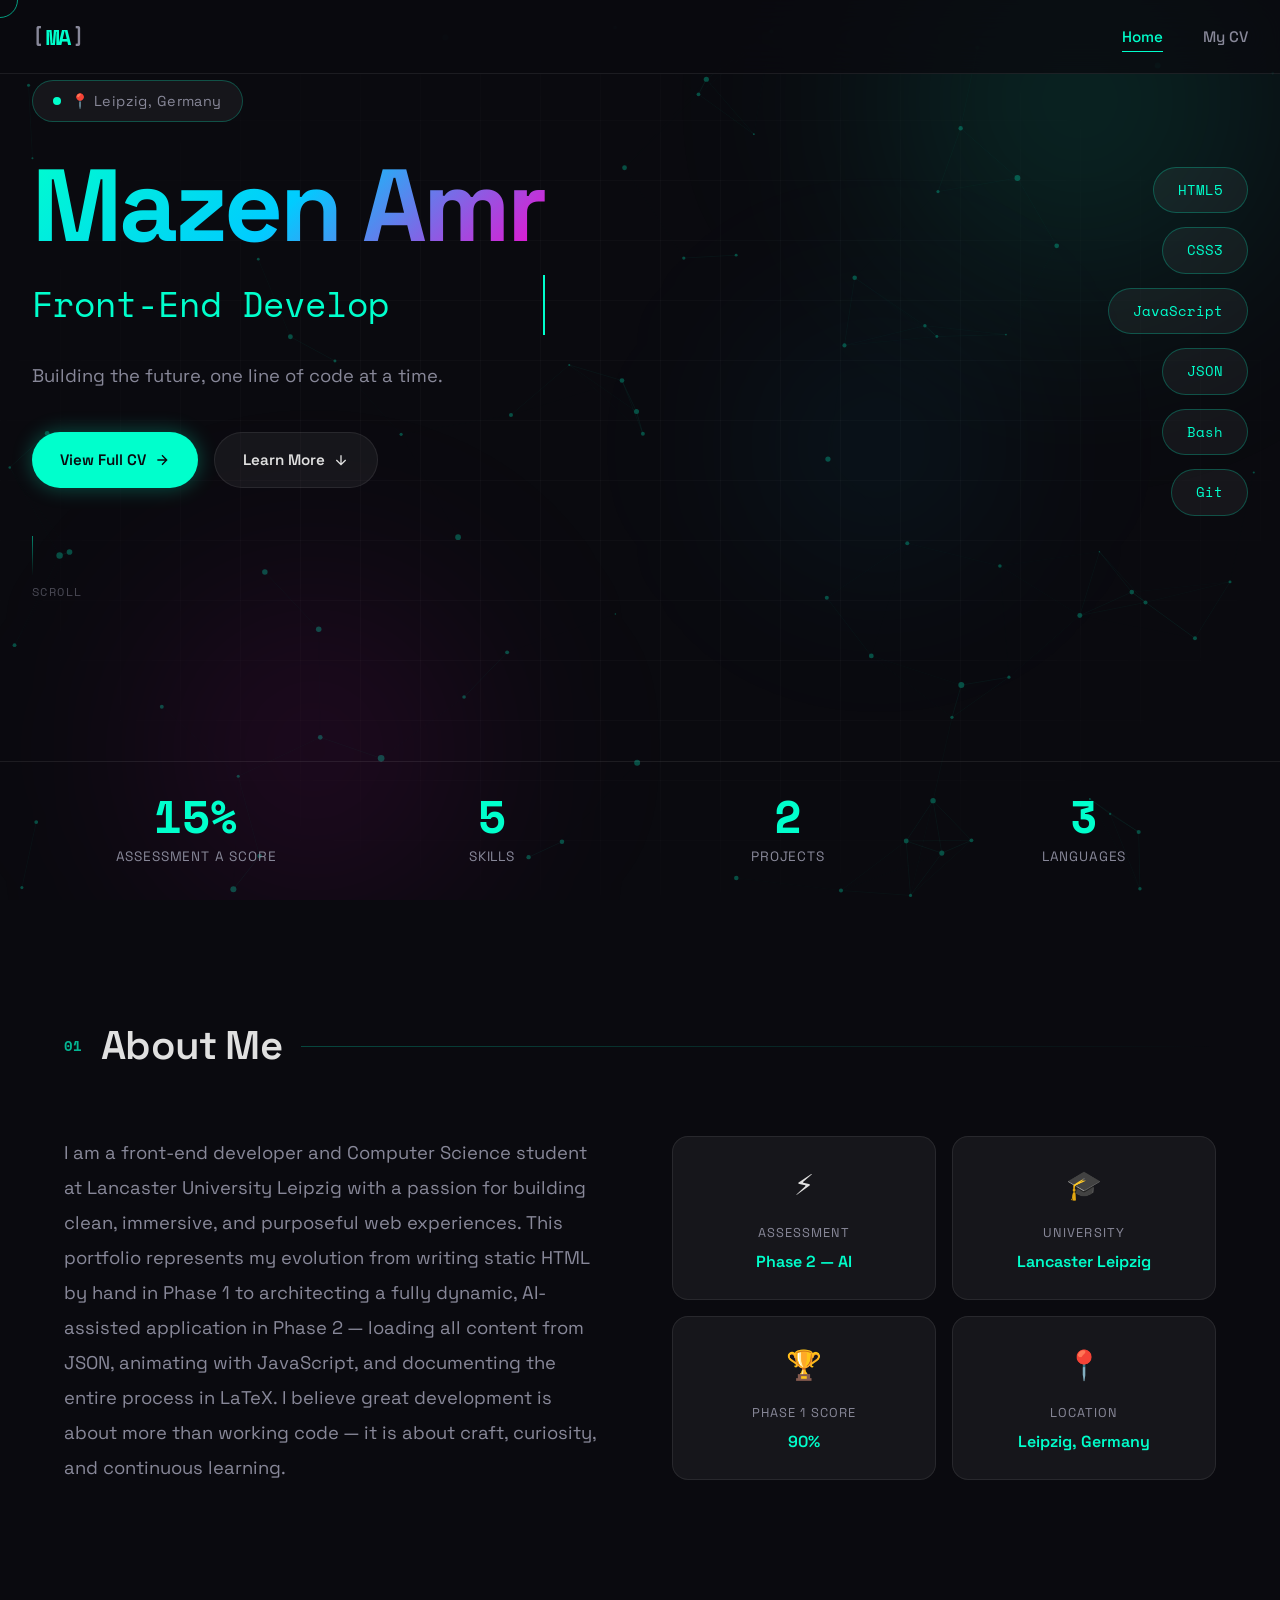
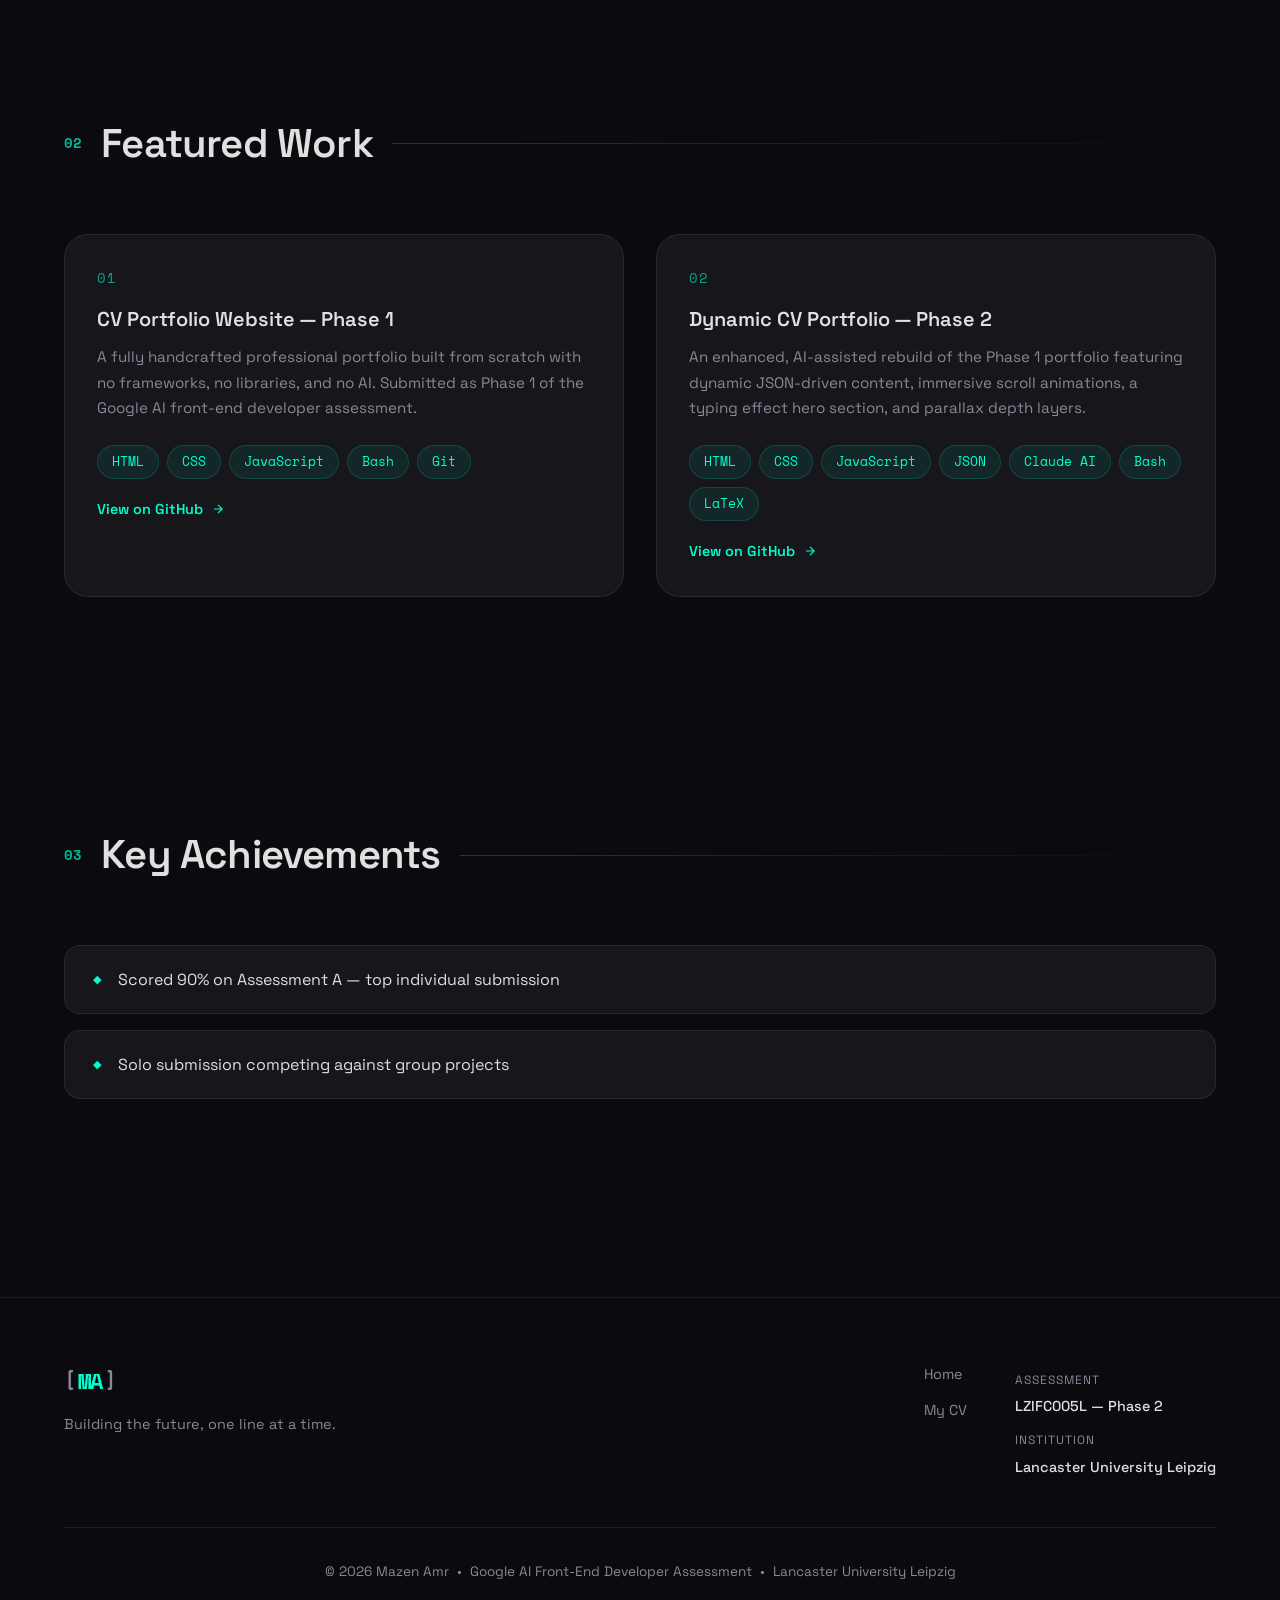
==== commit b7188f1e: "Update portfolio files: index, cv, data, styles and app.js" ====
--- a/index.html
+++ b/index.html
@@ -6,104 +6,152 @@
     <meta name="description" content="Mazen Amr — Front-End Developer & AI Enthusiast. Google AI Assessment Phase 2 Portfolio.">
     <meta name="author" content="Mazen Amr">
     <meta property="og:title" content="Mazen Amr • Front-End Developer">
-    <meta property="og:description" content="Dynamic AI-assisted CV portfolio — Lancaster University Leipzig">
+    <meta property="og:description" content="Dynamic AI-assisted CV portfolio — Lancaster University Leipzig. Google AI Assessment Phase 2.">
+    <meta property="og:type" content="website">
+    <meta property="og:url" content="https://github.com/mazenamr67/mazen-cv-portfolio-b">
+    <meta name="theme-color" content="#0a0a0f">
     <title>Mazen Amr • Front-End Developer</title>
 
-    <!-- new: Premium variable fonts for modern typographic feel -->
+    <!-- new: Premium variable fonts for modern typographic identity -->
     <link rel="preconnect" href="https://fonts.googleapis.com">
     <link rel="preconnect" href="https://fonts.gstatic.com" crossorigin>
     <link href="https://fonts.googleapis.com/css2?family=Space+Grotesk:wght@300;400;500;600;700&family=Space+Mono:ital,wght@0,400;0,700;1,400&display=swap" rel="stylesheet">
 
+    <!-- new: Single shared stylesheet for all pages per assessment requirement -->
     <link rel="stylesheet" href="styles.css">
 </head>
+
 <body class="loading">
 
-    <!-- new: Page loader overlay shown while JS fetches and renders data -->
-    <div class="page-loader" id="page-loader">
+    <!-- ============================================================
+         PAGE LOADER
+         Displayed while app.js fetches and renders data.json
+    ============================================================ -->
+    <!-- new: Full-screen loader with double spinning rings shown until data loads -->
+    <div class="page-loader" id="page-loader" role="status" aria-label="Loading portfolio">
         <div class="loader-inner">
             <div class="loader-ring"></div>
-            <p class="loader-text">Loading Portfolio...</p>
+            <div class="loader-ring loader-ring--delay"></div>
+            <p class="loader-text">Loading Portfolio<span class="loader-dots">...</span></p>
         </div>
     </div>
 
-    <!-- new: Fixed navigation with glassmorphism effect and mobile hamburger -->
-    <header id="main-header">
-        <nav>
+    <!-- ============================================================
+         NAVIGATION
+         Fixed glassmorphism header with mobile hamburger
+    ============================================================ -->
+    <!-- new: Header gets .scrolled class from app.js on scroll for shrink effect -->
+    <header id="main-header" role="banner">
+        <nav aria-label="Main navigation">
             <div class="nav-container">
+
                 <!-- Logo -->
-                <a href="index.html" class="logo" aria-label="Home">
+                <a href="index.html" class="logo" aria-label="Mazen Amr — Home">
                     <span class="logo-bracket">[</span>
                     <span class="logo-text">MA</span>
                     <span class="logo-bracket">]</span>
                 </a>
 
-                <!-- Desktop Navigation -->
-                <ul class="nav-links" role="navigation" aria-label="Main navigation">
+                <!-- Desktop nav -->
+                <ul class="nav-links" id="nav-links" role="list">
                     <li><a href="index.html" class="nav-link active" data-text="Home">Home</a></li>
-                    <li><a href="cv.html" class="nav-link" data-text="My CV">My CV</a></li>
+                    <li><a href="cv.html"    class="nav-link"        data-text="My CV">My CV</a></li>
                 </ul>
 
-                <!-- new: Hamburger button for mobile navigation -->
-                <button class="nav-toggle" id="nav-toggle" aria-label="Toggle navigation" aria-expanded="false">
+                <!-- new: Hamburger — app.js toggles .open on click for mobile menu -->
+                <button
+                    class="nav-toggle"
+                    id="nav-toggle"
+                    aria-label="Toggle navigation menu"
+                    aria-expanded="false"
+                    aria-controls="nav-links">
                     <span class="hamburger-line"></span>
                     <span class="hamburger-line"></span>
                     <span class="hamburger-line"></span>
                 </button>
+
             </div>
         </nav>
     </header>
 
-    <!-- new: Full-screen cinematic hero with layered content -->
-    <section class="hero" id="hero" aria-label="Hero section">
-
-        <!-- new: Decorative grid overlay for depth -->
+    <!-- ============================================================
+         HERO SECTION
+         Full-screen cinematic opener with layered depth
+    ============================================================ -->
+    <section class="hero" id="hero" aria-labelledby="hero-name">
+
+        <!-- new: CSS grid overlay adds structural depth to background -->
         <div class="hero-grid" aria-hidden="true"></div>
 
-        <!-- new: Animated gradient orbs for atmospheric background -->
+        <!-- new: Three floating gradient orbs create atmospheric ambient glow -->
         <div class="orb orb-1" aria-hidden="true"></div>
         <div class="orb orb-2" aria-hidden="true"></div>
         <div class="orb orb-3" aria-hidden="true"></div>
 
+        <!-- new: Decorative corner accents for cinematic framing -->
+        <div class="hero-corner hero-corner--tl" aria-hidden="true"></div>
+        <div class="hero-corner hero-corner--tr" aria-hidden="true"></div>
+        <div class="hero-corner hero-corner--bl" aria-hidden="true"></div>
+        <div class="hero-corner hero-corner--br" aria-hidden="true"></div>
+
         <div class="hero-content">
             <div class="hero-text">
 
-                <!-- Location badge — filled by JS -->
-                <div class="hero-badge">
-                    <span class="badge-dot"></span>
-                    <span id="hero-location" class="hero-eyebrow">Available for Work</span>
-                </div>
-
-                <!-- new: Name rendered with gradient text class by JS -->
-                <h1 id="hero-name" class="hero-name" aria-label="Mazen Amr"></h1>
-
-                <!-- new: Cycling typewriter effect inserted by JS -->
-                <h2 id="hero-title" class="hero-title" aria-live="polite"></h2>
-
-                <!-- new: Tagline fades in after typewriter via JS opacity transition -->
+                <!-- new: Location badge with sonar pulse animation, text filled by app.js -->
+                <div class="hero-badge" aria-label="Status">
+                    <span class="badge-dot"  aria-hidden="true"></span>
+                    <span class="badge-ring" aria-hidden="true"></span>
+                    <span id="hero-location" class="hero-eyebrow"></span>
+                </div>
+
+                <!-- new: Hero name injected by app.js with gradient-text neon-pulse classes -->
+                <h1 id="hero-name" class="hero-name"></h1>
+
+                <!-- new: Cycling typewriter loops through role strings via app.js -->
+                <h2 id="hero-title" class="hero-title" aria-live="polite" aria-atomic="true"></h2>
+
+                <!-- new: Tagline opacity starts at 0, fades in via app.js after typewriter -->
                 <p id="hero-tagline" class="hero-tagline"></p>
 
-                <!-- CTA Buttons -->
-                <div class="hero-cta" role="group" aria-label="Call to action">
+                <!-- CTA buttons — magnetic + ripple effects applied by app.js -->
+                <div class="hero-cta" role="group" aria-label="Primary actions">
                     <a href="cv.html" class="btn btn-primary">
                         <span>View Full CV</span>
-                        <svg class="btn-icon" width="16" height="16" viewBox="0 0 24 24" fill="none" stroke="currentColor" stroke-width="2" aria-hidden="true"><path d="M5 12h14M12 5l7 7-7 7"/></svg>
+                        <svg class="btn-icon" width="16" height="16" viewBox="0 0 24 24" fill="none" stroke="currentColor" stroke-width="2" aria-hidden="true">
+                            <path d="M5 12h14M12 5l7 7-7 7"/>
+                        </svg>
                     </a>
                     <a href="#about" class="btn btn-secondary">
                         <span>Learn More</span>
-                        <svg class="btn-icon" width="16" height="16" viewBox="0 0 24 24" fill="none" stroke="currentColor" stroke-width="2" aria-hidden="true"><path d="M12 5v14M5 12l7 7 7-7"/></svg>
+                        <svg class="btn-icon" width="16" height="16" viewBox="0 0 24 24" fill="none" stroke="currentColor" stroke-width="2" aria-hidden="true">
+                            <path d="M12 5v14M5 12l7 7 7-7"/>
+                        </svg>
                     </a>
                 </div>
 
-                <!-- new: Scroll indicator animated arrow -->
+                <!-- new: Animated scroll indicator with pulsing line -->
                 <div class="scroll-indicator" aria-hidden="true">
                     <span class="scroll-line"></span>
                     <span class="scroll-label">Scroll</span>
                 </div>
 
             </div>
-        </div>
-
-        <!-- new: Animated stats bar at bottom of hero filled by JS counters -->
+
+            <!-- ============================================================
+                 UPDATED: Interactive tech stack (clickable)
+            ============================================================ -->
+            <div class="hero-side" aria-label="Technologies used">
+                <div class="hero-side-item" data-target="skills">HTML5</div>
+                <div class="hero-side-item" data-target="skills">CSS3</div>
+                <div class="hero-side-item" data-target="skills">JavaScript</div>
+                <div class="hero-side-item" data-target="projects">JSON</div>
+                <div class="hero-side-item" data-target="skills">Bash</div>
+                <div class="hero-side-item" data-target="projects">Git</div>
+            </div>
+
+        </div>
+
+        <!-- new: Stats bar docked at bottom of hero, counters animated by app.js -->
         <div class="stats-section" aria-label="Key statistics">
             <div class="container">
                 <div id="stats-bar" class="stats-grid" role="list"></div>
@@ -112,104 +160,130 @@
 
     </section>
 
-    <!-- ============================================================ -->
-    <!-- ABOUT SECTION -->
-    <!-- ============================================================ -->
+    <!-- ============================================================
+         ABOUT SECTION
+    ============================================================ -->
     <section id="about" class="section about-section" aria-labelledby="about-heading">
         <div class="container">
+
             <div class="section-header reveal">
                 <span class="section-number" aria-hidden="true">01</span>
                 <h2 class="section-title" id="about-heading">About Me</h2>
                 <div class="section-line" aria-hidden="true"></div>
             </div>
+
             <div class="about-grid">
-                <div class="about-text-col">
-                    <!-- new: About text injected dynamically from data.json -->
-                    <p id="about-text" class="about-text large-text reveal"></p>
-                </div>
-                <div class="about-visual-col reveal">
-                    <div class="about-card">
-                        <div class="about-card-inner">
-                            <div class="about-icon">⚡</div>
-                            <p class="about-card-label">Phase 2</p>
-                            <p class="about-card-value">AI-Assisted</p>
-                        </div>
-                    </div>
-                    <div class="about-card">
-                        <div class="about-card-inner">
-                            <div class="about-icon">🎓</div>
-                            <p class="about-card-label">University</p>
-                            <p class="about-card-value">Lancaster Leipzig</p>
-                        </div>
-                    </div>
-                    <div class="about-card">
-                        <div class="about-card-inner">
-                            <div class="about-icon">🏆</div>
-                            <p class="about-card-label">Phase 1 Score</p>
-                            <p class="about-card-value">90%</p>
-                        </div>
-                    </div>
-                </div>
-            </div>
-        </div>
-    </section>
-
-    <!-- ============================================================ -->
-    <!-- FEATURED PROJECTS -->
-    <!-- ============================================================ -->
+
+                <!-- new: About paragraph injected from data.json by app.js -->
+                <p id="about-text" class="about-text large-text reveal"></p>
+
+                <!-- new: Info cards alongside about text for visual balance -->
+                <div class="about-cards reveal" aria-label="Quick facts">
+                    <div class="about-card tilt-card">
+                        <div class="about-icon" aria-hidden="true">⚡</div>
+                        <p class="about-card-label">Assessment</p>
+                        <p class="about-card-value">Phase 2 — AI</p>
+                    </div>
+                    <div class="about-card tilt-card">
+                        <div class="about-icon" aria-hidden="true">🎓</div>
+                        <p class="about-card-label">University</p>
+                        <p class="about-card-value">Lancaster Leipzig</p>
+                    </div>
+                    <div class="about-card tilt-card">
+                        <div class="about-icon" aria-hidden="true">🏆</div>
+                        <p class="about-card-label">Phase 1 Score</p>
+                        <p class="about-card-value">90%</p>
+                    </div>
+                    <div class="about-card tilt-card">
+                        <div class="about-icon" aria-hidden="true">📍</div>
+                        <p class="about-card-label">Location</p>
+                        <p class="about-card-value">Leipzig, Germany</p>
+                    </div>
+                </div>
+
+            </div>
+        </div>
+    </section>
+
+    <!-- ============================================================
+         FEATURED PROJECTS
+    ============================================================ -->
     <section class="section projects-section" aria-labelledby="projects-heading">
         <div class="container">
+
             <div class="section-header reveal">
                 <span class="section-number" aria-hidden="true">02</span>
                 <h2 class="section-title" id="projects-heading">Featured Work</h2>
                 <div class="section-line" aria-hidden="true"></div>
             </div>
-            <!-- new: Projects injected dynamically from data.json highlighted projects -->
+
+            <!-- new: Highlighted project cards injected dynamically from data.json -->
             <div id="featured-projects" class="projects-grid" role="list"></div>
-        </div>
-    </section>
-
-    <!-- ============================================================ -->
-    <!-- ACHIEVEMENTS -->
-    <!-- ============================================================ -->
+
+        </div>
+    </section>
+
+    <!-- ============================================================
+         ACHIEVEMENTS
+    ============================================================ -->
     <section class="section achievements-section" aria-labelledby="achievements-heading">
         <div class="container">
+
             <div class="section-header reveal">
                 <span class="section-number" aria-hidden="true">03</span>
                 <h2 class="section-title" id="achievements-heading">Key Achievements</h2>
                 <div class="section-line" aria-hidden="true"></div>
             </div>
-            <!-- new: Achievements list injected dynamically from data.json -->
+
+            <!-- new: Achievement items injected dynamically from data.json -->
             <ul id="achievements-list" class="achievements-list" role="list"></ul>
-        </div>
-    </section>
-
-    <!-- ============================================================ -->
-    <!-- FOOTER -->
-    <!-- ============================================================ -->
+
+        </div>
+    </section>
+
+    <!-- ============================================================
+         FOOTER
+    ============================================================ -->
     <footer class="site-footer" role="contentinfo">
         <div class="container">
+
             <div class="footer-grid">
+
                 <div class="footer-brand">
-                    <a href="index.html" class="logo">
+                    <a href="index.html" class="logo" aria-label="Mazen Amr — Home">
                         <span class="logo-bracket">[</span>
                         <span class="logo-text">MA</span>
                         <span class="logo-bracket">]</span>
                     </a>
                     <p class="footer-tagline">Building the future, one line at a time.</p>
                 </div>
-                <div class="footer-nav">
+
+                <nav class="footer-nav" aria-label="Footer navigation">
                     <a href="index.html" class="footer-link">Home</a>
-                    <a href="cv.html" class="footer-link">My CV</a>
-                </div>
-            </div>
+                    <a href="cv.html"    class="footer-link">My CV</a>
+                </nav>
+
+                <div class="footer-info">
+                    <p class="footer-info-label">Assessment</p>
+                    <p class="footer-info-value">LZIFC005L — Phase 2</p>
+                    <p class="footer-info-label">Institution</p>
+                    <p class="footer-info-value">Lancaster University Leipzig</p>
+                </div>
+
+            </div>
+
             <div class="footer-bottom">
-                <p>&copy; 2026 <span id="footer-name"></span> &nbsp;•&nbsp; Google AI Assessment Phase 2 &nbsp;•&nbsp; Lancaster University Leipzig</p>
-            </div>
+                <p>
+                    &copy; 2026 <span id="footer-name"></span>
+                    &nbsp;•&nbsp; Google AI Front-End Developer Assessment
+                    &nbsp;•&nbsp; Lancaster University Leipzig
+                </p>
+            </div>
+
         </div>
     </footer>
 
-    <!-- new: Single external JS file - no inline scripts per assessment rules -->
+    <!-- new: Single external JS file — no inline scripts per assessment rules -->
     <script src="app.js"></script>
 
 </body>
--- a/styles.css
+++ b/styles.css
@@ -1102,6 +1102,13 @@
     border: 1px solid rgba(255, 0, 204, 0.2);
 }
 
+/* NEW: Intermediate language badge style */
+.language-badge.intermediate {
+    background: rgba(0, 255, 204, 0.12);
+    color: var(--accent);
+    border: 1px solid rgba(0, 255, 204, 0.25);
+}
+
 /* ============================================================
    ACHIEVEMENTS
 ============================================================ */
@@ -1456,4 +1463,53 @@
 .section.reveal {
     opacity: 1 !important;
     transform: none !important;
+}
+
+/* ============================================================
+   HERO SIDE TECH STACK (Right side - Fixed)
+============================================================ */
+.hero-content {
+    display: flex;
+    align-items: center;
+    justify-content: space-between;
+    gap: 4rem;
+    max-width: 1400px;
+    margin: 0 auto;
+    padding: 0 2rem;
+    position: relative;
+    z-index: 2;
+}
+
+.hero-text {
+    max-width: 620px;
+}
+
+.hero-side {
+    display: flex;
+    flex-direction: column;
+    gap: 14px;
+    align-items: flex-end;
+    z-index: 3;
+}
+
+.hero-side-item {
+    background: var(--glass);
+    border: 1px solid var(--border-accent);
+    color: var(--accent);
+    padding: 10px 24px;
+    border-radius: 30px;
+    font-size: 0.9rem;
+    font-weight: 500;
+    font-family: 'Space Mono', monospace;
+    transition: all 0.3s cubic-bezier(0.23, 1, 0.32, 1);
+    cursor: pointer;
+    user-select: none;
+    white-space: nowrap;
+}
+
+.hero-side-item:hover {
+    background: rgba(0, 255, 204, 0.1);
+    border-color: var(--accent);
+    transform: translateX(-8px);
+    box-shadow: 0 0 20px rgba(0, 255, 204, 0.25);
 }
